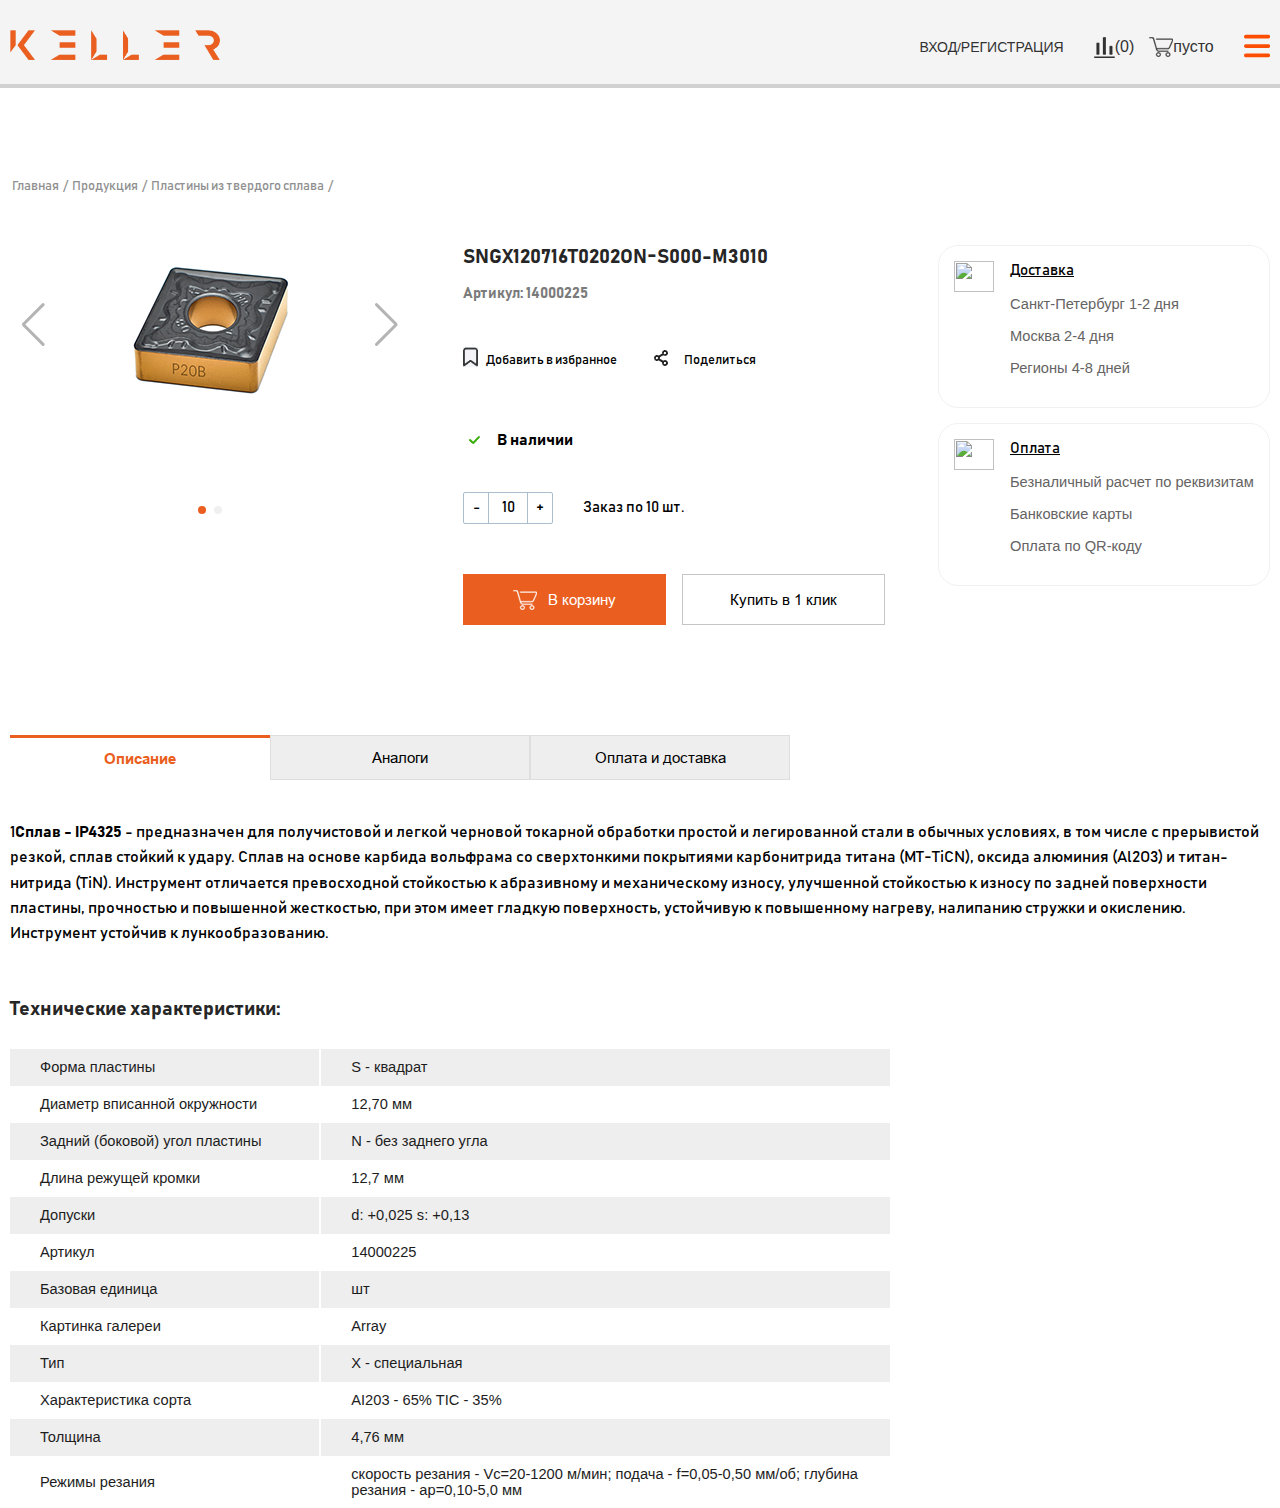
==== card-product.html @ 196fa68c "Hamma sahifalar ulandi" ====
<!DOCTYPE html>
<html lang="en">

<head>
    <meta charset="UTF-8">
    <meta name="viewport" content="width=device-width, initial-scale=1.0">
    <link rel="stylesheet" href="./fonts/Arial/stylesheet.css">
    <link rel="stylesheet" href="https://cdn.jsdelivr.net/npm/swiper@10/swiper-bundle.min.css" />
    <link rel="stylesheet" href="./css/style.css">
    <script src="https://code.jquery.com/jquery-3.5.1.min.js"></script>
    <title>KELLER</title>
</head>

<body>
    <section id="card-product">
        <header id="header">
            <div class="main_container">
                <div class="header_wrapper">
                    <div class="logo">
                        <a href="#"><img src="./images/logo.svg" alt=""></a>
                    </div>
                    <div class="header_menu">
                        <div class="menu_top">
                            <div class="input_block">
                                <input type="search" id="search" placeholder="Поиск...">
                                <label for="search"><img src="./images/search_icon.svg" alt=""></label>
                            </div>
                            <a href="tel:+78125603443">
                                <img src="./images/phone_icon.svg" alt=""> 
                                +7 (812) 560-34-43
                            </a>
                            <a href="mailto:sales@keller.ru">
                                <img src="./images/mail_icon.svg" alt="">sales@keller.ru
                            </a>
                        </div>
                        <div class="menu_bottom">
                            <ul>
                                <li><a href="#">инструменты <img src="./images/down_icon.svg" alt=""></a>
                                </li>
                                <li><a href="#">о бренде</a></li>
                                <li><a href="#">комплексные решения</a></li>
                                <li><a href="#">доставка и оплата</a></li>
                                <li><a href="#">контакты</a></li>
                            </ul>
                        </div>
                    </div>
                    <div class="header_end">
                        <div class="sign">
                            <a href="#">ВХОД</a>
                            <span>/</span>
                            <a href="#">РЕГИСТРАЦИЯ</a>
                        </div>
                        <div class="statistic">
                            <a href="#"><img src="./images/statistic_icon.svg" alt="">(0)</a>
                            <a href="#"><img src="./images/shop_icon.svg" alt="">пусто</a>
                        </div>
                        <button class="bars">
                            <svg xmlns="http://www.w3.org/2000/svg" height="1em" viewBox="0 0 448 512">
                                <path
                                    d="M0 96C0 78.3 14.3 64 32 64H416c17.7 0 32 14.3 32 32s-14.3 32-32 32H32C14.3 128 0 113.7 0 96zM0 256c0-17.7 14.3-32 32-32H416c17.7 0 32 14.3 32 32s-14.3 32-32 32H32c-17.7 0-32-14.3-32-32zM448 416c0 17.7-14.3 32-32 32H32c-17.7 0-32-14.3-32-32s14.3-32 32-32H416c17.7 0 32 14.3 32 32z" />
                            </svg>
                        </button>
                    </div>
                </div>
            </div>
        </header>
        <div class="mobile_menues">
            <button class="mobile_menu_close">
                <span>&times;</span>
            </button>
            <ul>
                <li>
                    <div class="input_block">
                        <input type="search" id="search" placeholder="Поиск...">
                        <label for="search"><img src="./images/search_icon.svg" alt=""></label>
                    </div>
                </li>
                <li>
                    <a href="tel:+78125603443">
                        <img src="./images/phone_icon.svg" alt=""> +7 (812) 560-34-43
                    </a>
                </li>
                <li>
                    <a href="mailto:sales@keller.ru">
                        <img src="./images/mail_icon.svg" alt="">sales@keller.ru
                    </a>
                </li>
                <li><a href="#">инструменты </a>
                </li>
                <li><a href="#">о бренде</a></li>
                <li><a href="#">комплексные решения</a></li>
                <li><a href="#">доставка и оплата</a></li>
                <li><a href="#">контакты</a></li>
                <li class="sign">
                    <a href="#">ВХОД</a>
                    <span>/</span>
                    <a href="#">РЕГИСТРАЦИЯ</a>
                </li>
                <li class="statistic">
                    <a href="#"><img src="./images/statistic_icon.svg" alt="">(0)</a>
                    <a href="#"><img src="./images/shop_icon.svg" alt="">пусто</a>
                </li>
            </ul>
        </div>

        <div class="main_container">
            <div class="list_link">
                <a href="./index.html">Главная</a>
                <span>/</span>
                <a href="./product.html">Продукция</a>
                <span>/</span>
                <a href="#">Пластины из твердого сплава</a>
                <span>/</span>
            </div>
            <div class="list_wrapper">
                <div class="list_slider">
                    <div class="swiper mySwiper listSwiper">
                        <div class="swiper-wrapper">
                          <div class="swiper-slide">
                            <img src="./images/list_slider.png" alt="">
                          </div>
                          <div class="swiper-slide">
                            <img src="./images/list_slider.png" alt="">
                          </div>
                        </div>
                        <div class="swiper-button-next"></div>
                        <div class="swiper-button-prev"></div>
                        <div class="swiper-pagination"></div>
                      </div>
                    
                </div>
                <div class="list_main">
                    <h3>sngx120716t0202on-s000-m3010</h3>
                    <h4>Артикул: 14000225</h4>
                    <div class="share">
                        <a href="#">
                            <svg 
                                xmlns="http://www.w3.org/2000/svg"
                                xmlns:xlink="http://www.w3.org/1999/xlink"
                                width="15px" height="20px">
                                <image  x="0px" y="0px" width="15px" height="20px"  xlink:href="[data-uri]" />
                            </svg>
                            Добавить в избранное
                        </a>
                        <a href="#">
                            <svg 
                                xmlns="http://www.w3.org/2000/svg"
                                xmlns:xlink="http://www.w3.org/1999/xlink"
                                width="31px" height="31px">
                                <image  x="0px" y="0px" width="31px" height="31px"  xlink:href="[data-uri]" />
                            </svg>
                            Поделиться
                        </a>
                    </div>
                    <h6>
                        <svg 
                            xmlns="http://www.w3.org/2000/svg"
                            xmlns:xlink="http://www.w3.org/1999/xlink"
                            width="22px" height="24px">
                            <image  x="0px" y="0px" width="22px" height="24px"  xlink:href="[data-uri]" />
                        </svg>
                        <span>В наличии</span>
                    </h6>
                    <div class="shop_number">
                        <div class="number_btn">
                            <button class="btn_left">-</button>
                            <span class="counter_number">10</span>
                            <button class="btn_right">+</button>
                        </div>
                        <span>Заказ по 10 шт.</span>
                    </div>
                    <div class="list_btns">
                        <button class="btn_shop" type="button" >
                            <svg 
                                xmlns="http://www.w3.org/2000/svg"
                                xmlns:xlink="http://www.w3.org/1999/xlink"
                                width="24px" height="20px">
                                <image  x="0px" y="0px" width="24px" height="20px"  xlink:href="[data-uri]" />
                            </svg>
                            В корзину
                        </button>
                        <a class="btn_cupit" href="#">
                            Купить в 1 клик
                        </a>
                    </div>
                </div>
                <div class="list_cards">
                    <div class="list_card">
                        <div class="card_img">
                            <img src="" alt="">
                        </div>
                        <div class="card_text">
                            <a href="#">Доставка</a>
                            <p>Санкт-Петербург 1-2 дня</p>
                            <p>Москва 2-4 дня</p>
                            <p>Регионы 4-8 дней</p>
                        </div>
                    </div>
                    <div class="list_card">
                        <div class="card_img">
                            <img src="" alt="">
                        </div>
                        <div class="card_text">
                            <a href="#">Оплата</a>
                            <p>Безналичный расчет по реквизитам</p>
                            <p>Банковские карты</p>
                            <p>Оплата по QR-коду</p>
                        </div>
                    </div>
                </div>
            </div>
            <div class="list_tabs"  id="tabs">
                <div class="tabs_btns">
                    <button class="tab whiteborder tab_btn">Описание</button>
                    <button class="tab tab_btn">Аналоги</button>
                    <button class="tab tab_btn">Оплата и доставка</button>
                </div>
                <p class="tabContent">1<b>Сплав - IP4325</b> - предназначен для получистовой и легкой черновой токарной обработки простой и легированной стали в обычных условиях, в том числе с прерывистой резкой, сплав стойкий к удару.
                    Сплав на основе карбида вольфрама со сверхтонкими покрытиями карбонитрида титана (MT-TiCN), оксида алюминия (Al2O3) и титан-нитрида (TiN).
                    Инструмент отличается превосходной стойкостью к абразивному и механическому износу, улучшенной стойкостью к износу по задней поверхности пластины, прочностью и повышенной жесткостью, при этом имеет гладкую поверхность, устойчивую к повышенному нагреву, налипанию стружки и окислению. Инструмент устойчив к лункообразованию.
                </p>
                <p class="tabContent">2<b>Сплав - IP4325</b> - предназначен для получистовой и легкой черновой токарной обработки простой и легированной стали в обычных условиях, в том числе с прерывистой резкой, сплав стойкий к удару.
                    Сплав на основе карбида вольфрама со сверхтонкими покрытиями карбонитрида титана (MT-TiCN), оксида алюминия (Al2O3) и титан-нитрида (TiN).
                    Инструмент отличается превосходной стойкостью к абразивному и механическому износу, улучшенной стойкостью к износу по задней поверхности пластины, прочностью и повышенной жесткостью, при этом имеет гладкую поверхность, устойчивую к повышенному нагреву, налипанию стружки и окислению. Инструмент устойчив к лункообразованию.
                </p>
                <p class="tabContent">3<b>Сплав - IP4325</b> - предназначен для получистовой и легкой черновой токарной обработки простой и легированной стали в обычных условиях, в том числе с прерывистой резкой, сплав стойкий к удару.
                    Сплав на основе карбида вольфрама со сверхтонкими покрытиями карбонитрида титана (MT-TiCN), оксида алюминия (Al2O3) и титан-нитрида (TiN).
                    Инструмент отличается превосходной стойкостью к абразивному и механическому износу, улучшенной стойкостью к износу по задней поверхности пластины, прочностью и повышенной жесткостью, при этом имеет гладкую поверхность, устойчивую к повышенному нагреву, налипанию стружки и окислению. Инструмент устойчив к лункообразованию.
                </p>
            </div>
            <div class="info">
                <h3>Технические характеристики:</h3>
                <div class="info_wrapper">
                    <div class="info_block">
                        <div class="info_left">
                            <p>Форма пластины</p>
                        </div>
                        <div class="line"></div>
                        <div class="info_right">
                            <p>S - квадрат</p>
                        </div>
                    </div>
                    <div class="info_block">
                        <div class="info_left">
                            <p>Диаметр вписанной окружности</p>
                        </div>
                        <div class="line"></div>
                        <div class="info_right">
                            <p>12,70 мм</p>
                        </div>
                    </div>
                    <div class="info_block">
                        <div class="info_left">
                            <p>Задний (боковой) угол пластины</p>
                        </div>
                        <div class="line"></div>
                        <div class="info_right">
                            <p>N - без заднего угла</p>
                        </div>
                    </div>
                    <div class="info_block">
                        <div class="info_left">
                            <p>Длина режущей кромки</p>
                        </div>
                        <div class="line"></div>
                        <div class="info_right">
                            <p>12,7 мм</p>
                        </div>
                    </div>
                    <div class="info_block">
                        <div class="info_left">
                            <p>Допуски</p>
                        </div>
                        <div class="line"></div>
                        <div class="info_right">
                            <p>d: +0,025 s: +0,13</p>
                        </div>
                    </div>
                    <div class="info_block">
                        <div class="info_left">
                            <p>Артикул</p>
                        </div>
                        <div class="line"></div>
                        <div class="info_right">
                            <p>14000225</p>
                        </div>
                    </div>
                    <div class="info_block">
                        <div class="info_left">
                            <p>Базовая единица</p>
                        </div>
                        <div class="line"></div>
                        <div class="info_right">
                            <p>шт</p>
                        </div>
                    </div>
                    <div class="info_block">
                        <div class="info_left">
                            <p>Картинка галереи</p>
                        </div>
                        <div class="line"></div>
                        <div class="info_right">
                            <p>Array</p>
                        </div>
                    </div>
                    <div class="info_block">
                        <div class="info_left">
                            <p>Тип</p>
                        </div>
                        <div class="line"></div>
                        <div class="info_right">
                            <p>X - специальная</p>
                        </div>
                    </div>
                    <div class="info_block">
                        <div class="info_left">
                            <p>Характеристика сорта</p>
                        </div>
                        <div class="line"></div>
                        <div class="info_right">
                            <p>AI203 - 65% TIC - 35%</p>
                        </div>
                    </div>
                    <div class="info_block">
                        <div class="info_left">
                            <p>Толщина</p>
                        </div>
                        <div class="line"></div>
                        <div class="info_right">
                            <p>4,76 мм</p>
                        </div>
                    </div>
                    <div class="info_block">
                        <div class="info_left">
                            <p>Режимы резания</p>
                        </div>
                        <div class="line"></div>
                        <div class="info_right">
                            <p>
                                скорость резания - Vc=20-1200 м/мин; подача - f=0,05-0,50 мм/об; глубина резания - ap=0,10-5,0 мм
                            </p>
                        </div>
                    </div>
                </div>
            </div>
        </div>
    </section>



    <script src="https://cdn.jsdelivr.net/npm/swiper@10/swiper-bundle.min.js"></script>
    <script src="./js/app.js"></script>
    <script>
        var swiper = new Swiper(".mySwiper", {
          cssMode: true,
          loop: true,
          navigation: {
            nextEl: ".swiper-button-next",
            prevEl: ".swiper-button-prev",
          },
          pagination: {
            el: ".swiper-pagination",
          },
          mousewheel: true,
          keyboard: true,
        });

        var tab; // заголовок вкладки
        var tabContent; // блок содержащий контент вкладки


        window.onload=function() {
            tabContent=document.getElementsByClassName('tabContent');
            tab=document.getElementsByClassName('tab');
            hideTabsContent(1);
        }

        document.getElementById('tabs').onclick= function (event) {
            var target=event.target;
            if (target.className=='tab') {
            for (var i=0; i<tab.length; i++) {
                if (target == tab[i]) {
                    showTabsContent(i);
                    break;
                }
            }
            }
        }

        function hideTabsContent(a) {
            for (var i=a; i<tabContent.length; i++) {
                tabContent[i].classList.remove('show');
                tabContent[i].classList.add("hide");
                tab[i].classList.remove('whiteborder');
            }
        }

        function showTabsContent(b){
            if (tabContent[b].classList.contains('hide')) {
                hideTabsContent(0);
                tab[b].classList.add('whiteborder');
                tabContent[b].classList.remove('hide');
                tabContent[b].classList.add('show');
            }
        }
      </script>
</body>

</html>
---- fonts/Arial/stylesheet.css ----
/* This stylesheet generated by Transfonter (https://transfonter.org) on August 20, 2017 5:39 PM */

@font-face {
	font-family: 'Arial';
	src: url('Arial-ItalicMT.eot');
	src: local('Arial Italic'), local('Arial-ItalicMT'),
		url('Arial-ItalicMT.eot?#iefix') format('embedded-opentype'),
		url('Arial-ItalicMT.woff') format('woff'),
		url('Arial-ItalicMT.ttf') format('truetype');
	font-weight: normal;
	font-style: italic;
}

@font-face {
	font-family: 'Arial Narrow';
	src: url('ArialNarrow-Bold.eot');
	src: local('Arial Narrow Bold'), local('ArialNarrow-Bold'),
		url('ArialNarrow-Bold.eot?#iefix') format('embedded-opentype'),
		url('ArialNarrow-Bold.woff') format('woff'),
		url('ArialNarrow-Bold.ttf') format('truetype');
	font-weight: bold;
	font-style: normal;
}

@font-face {
	font-family: 'Arial';
	src: url('Arial-BoldItalicMT.eot');
	src: local('Arial Bold Italic'), local('Arial-BoldItalicMT'),
		url('Arial-BoldItalicMT.eot?#iefix') format('embedded-opentype'),
		url('Arial-BoldItalicMT.woff') format('woff'),
		url('Arial-BoldItalicMT.ttf') format('truetype');
	font-weight: bold;
	font-style: italic;
}

@font-face {
	font-family: 'Arial Narrow';
	src: url('ArialNarrow.eot');
	src: local('Arial Narrow'), local('ArialNarrow'),
		url('ArialNarrow.eot?#iefix') format('embedded-opentype'),
		url('ArialNarrow.woff') format('woff'),
		url('ArialNarrow.ttf') format('truetype');
	font-weight: normal;
	font-style: normal;
}

@font-face {
	font-family: 'Arial Narrow';
	src: url('ArialNarrow-Italic.eot');
	src: local('Arial Narrow Italic'), local('ArialNarrow-Italic'),
		url('ArialNarrow-Italic.eot?#iefix') format('embedded-opentype'),
		url('ArialNarrow-Italic.woff') format('woff'),
		url('ArialNarrow-Italic.ttf') format('truetype');
	font-weight: normal;
	font-style: italic;
}

@font-face {
	font-family: 'Arial';
	src: url('ArialMT.eot');
	src: local('Arial'), local('ArialMT'),
		url('ArialMT.eot?#iefix') format('embedded-opentype'),
		url('ArialMT.woff') format('woff'),
		url('ArialMT.ttf') format('truetype');
	font-weight: normal;
	font-style: normal;
}

@font-face {
	font-family: 'Arial';
	src: url('Arial-BoldMT.eot');
	src: local('Arial Bold'), local('Arial-BoldMT'),
		url('Arial-BoldMT.eot?#iefix') format('embedded-opentype'),
		url('Arial-BoldMT.woff') format('woff'),
		url('Arial-BoldMT.ttf') format('truetype');
	font-weight: bold;
	font-style: normal;
}

@font-face {
	font-family: 'Arial';
	src: url('Arial-Black.eot');
	src: local('Arial Black'), local('Arial-Black'),
		url('Arial-Black.eot?#iefix') format('embedded-opentype'),
		url('Arial-Black.woff') format('woff'),
		url('Arial-Black.ttf') format('truetype');
	font-weight: 900;
	font-style: normal;
}

@font-face {
	font-family: 'Arial Narrow';
	src: url('ArialNarrow-BoldItalic.eot');
	src: local('Arial Narrow Bold Italic'), local('ArialNarrow-BoldItalic'),
		url('ArialNarrow-BoldItalic.eot?#iefix') format('embedded-opentype'),
		url('ArialNarrow-BoldItalic.woff') format('woff'),
		url('ArialNarrow-BoldItalic.ttf') format('truetype');
	font-weight: bold;
	font-style: italic;
}
---- css/style.css ----
* {
  margin: 0;
  box-sizing: border-box;
  padding: 0;
  text-decoration: none;
  list-style: none;
}

@font-face {
  font-family: "Bahnschrift";
  src: url("/fonts/Bahnschrift.ttf");
}
.full_page_bg {
  position: fixed;
  top: 0;
  left: 0;
  width: 100%;
  height: 100%;
  z-index: -1;
}
.full_page_bg img {
  width: 100%;
  height: 100%;
  -o-object-fit: cover;
     object-fit: cover;
  -o-object-position: center;
     object-position: center;
}
.full_page_bg .full_page_bg_after {
  position: absolute;
  top: 0;
  left: 0;
  width: 100%;
  height: 100%;
  background: transparent;
  transition: 0.4s ease all;
}

.full_page_bg.active .full_page_bg_after {
  background: rgba(0, 0, 0, 0.7);
}

#fullpage .section .item {
  height: 100%;
  position: relative;
}
#fullpage .section_2 {
  position: absolute;
  left: 0;
  top: 0;
}
#fullpage .section_2 .cards .cards_bg {
  opacity: 0;
}
@keyframes cardBgActive {
  0% {
    opacity: 0;
  }
  100% {
    opacity: 1;
  }
}
#fullpage .section_2 .cards .cards_bg.active {
  opacity: 1;
  animation: cardBgActive 1.4s linear 1;
}
@keyframes cardBgNoActive {
  0% {
    opacity: 1;
  }
  100% {
    opacity: 0;
  }
}
#fullpage .section_2 .cards .cards_bg.noActive {
  opacity: 0;
  animation: cardBgNoActive 0.8s linear 1;
}
#fullpage .section_2 .cards .main_container {
  height: 100vh;
  position: relative;
}
#fullpage .section_2 .cards .card_slider {
  overflow: visible;
  position: relative;
  top: 99vh;
}
#fullpage .section_2 .cards .card_slider .swiper-slide .main_card {
  transform: translateY(0);
}
@keyframes mainCardActive {
  0% {
    transform: translateY(0);
  }
  100% {
    transform: translateY(calc(-45vh - 258.5px));
  }
}
#fullpage .section_2 .cards .card_slider .swiper-slide .main_card.active {
  transform: translateY(calc(-45vh - 258.5px));
  animation: mainCardActive 0.4s linear 1;
}
@keyframes mainCardNoActive {
  0% {
    transform: translateY(calc(-45vh - 258.5px));
  }
  100% {
    transform: translateY(0);
  }
}
#fullpage .section_2 .cards .card_slider .swiper-slide .main_card.noActive {
  transform: translateY(0);
  animation: mainCardNoActive 0.4s linear 1;
}
#fullpage .section_2 .cards .left_btn {
  transform: translateX(100%);
  opacity: 0;
}
@keyframes leftBtnActive {
  0% {
    transform: translateX(100%);
    opacity: 0;
  }
  100% {
    transform: translate(0);
    opacity: 1;
  }
}
#fullpage .section_2 .cards .left_btn.active {
  transform: translate(0);
  opacity: 1;
  animation: leftBtnActive 0.4s linear 1;
}
@keyframes leftBtnNoActive {
  0% {
    transform: translate(0);
    opacity: 1;
  }
  100% {
    transform: translateX(100%);
    opacity: 0;
  }
}
#fullpage .section_2 .cards .left_btn.noActive {
  transform: translate(100%);
  opacity: 0;
  animation: leftBtnNoActive 0.4s linear 1;
}

#fp-nav ul li a span,
.fp-slidesNav ul li a span {
  background: #888 !important;
}

#fp-nav ul li a.active span,
#fp-nav ul li:hover a.active span,
.fp-slidesNav ul li a.active span,
.fp-slidesNav ul li:hover a.active span {
  background: #FB4D00 !important;
}

.modal_wrapper {
  position: fixed;
  top: 0;
  left: 0;
  z-index: 1000;
  width: 100%;
  height: 100%;
  display: none;
  align-items: center;
  justify-content: center;
  background: rgba(0, 0, 0, 0.4);
}
.modal_wrapper .modal_bg {
  position: absolute;
  left: 0;
  top: 0;
  width: 100%;
  height: 100%;
}

@keyframes modalActive {
  0% {
    opacity: 0;
    transform: scale(1.3);
  }
  100% {
    opacity: 1;
    transform: scale(1);
  }
}
.modal_wrapper.active {
  display: flex;
  animation: modalActive 0.2s linear 1;
}

@keyframes modalNoActive {
  0% {
    display: flex;
    opacity: 1;
    transform: scale(1);
  }
  100% {
    display: flex;
    opacity: 0;
    transform: scale(1.3);
  }
}
.modal_wrapper.noActive {
  display: none;
  animation: modalNoActive 0.2s linear 1;
}

.modal {
  display: block;
  max-width: 560px;
  padding: 60px 45px;
  background-color: #fff;
  position: relative;
}
.modal h2 {
  font-size: 12px;
  font-family: "Bahnschrift", sans-serif;
  color: rgb(0, 0, 0);
  font-weight: bold;
  line-height: 1.086;
  text-align: center;
  -moz-transform: matrix(3.8507688738, 0, 0, 3.8507688738, 0, 0);
  -webkit-transform: matrix(3.8507688738, 0, 0, 3.8507688738, 0, 0);
  -ms-transform: matrix(3.8507688738, 0, 0, 3.8507688738, 0, 0);
}
.modal .modal_text {
  padding: 0 10px;
  margin: 48px 0;
  font-size: 16px;
  font-family: "Bahnschrift", sans-serif;
  color: rgb(5, 5, 5);
  line-height: 1.2;
  text-align: center;
}
.modal form input {
  margin-bottom: 25px;
  font-family: "Bahnschrift", sans-serif;
  padding: 0 20px;
  height: 60px;
  display: block;
  width: 100%;
  color: #7f7f7f;
  border: 1px solid #acacac;
  border-radius: 5px;
}
.modal form input:focus {
  outline: none;
}
.modal form .form_btn {
  margin: 0 auto;
  width: 313px;
  height: 57px;
  display: flex;
  align-items: center;
  justify-content: center;
  font-size: 14.67px;
  font-family: "Arial", sans-serif;
  color: rgb(255, 255, 255);
  font-weight: bold;
  line-height: 1.581;
  text-align: center;
  background-color: #FB4D00;
}
.modal form p {
  margin-top: 16px;
  font-size: 16px;
  font-family: "Bahnschrift", sans-serif;
  color: rgb(5, 5, 5);
  line-height: 1.2;
  text-align: center;
  padding: 0 10px;
}

.main_container {
  max-width: 1360px;
  padding: 0 10px;
  margin: 0 auto;
}

#header {
  position: fixed;
  width: 100%;
  z-index: 100;
  padding: 30px 0 20px 0;
  background-color: rgba(33, 32, 32, 0.8);
  -webkit-backdrop-filter: blur(10px);
          backdrop-filter: blur(10px);
}
#header .header_wrapper {
  display: flex;
  align-items: center;
}
#header .header_wrapper .logo {
  flex: 1;
}
#header .header_wrapper .logo a img {
  width: 210px;
}
#header .header_wrapper .header_menu {
  flex: 3;
}
#header .header_wrapper .header_menu .menu_top {
  display: flex;
}
#header .header_wrapper .header_menu .menu_top .input_block {
  margin-right: 57px;
  flex-basis: 470px;
  padding-bottom: 3px;
  display: flex;
  align-items: center;
  border-bottom: 1px solid #fff;
}
#header .header_wrapper .header_menu .menu_top .input_block label {
  cursor: pointer;
}
#header .header_wrapper .header_menu .menu_top .input_block label svg path {
  fill: white;
}
#header .header_wrapper .header_menu .menu_top .input_block input {
  width: 100%;
  background-color: transparent;
  font-family: "Bahnschrift", sans-serif;
  font-weight: light;
  font-size: 18px;
  color: #fff;
  border: none;
}
#header .header_wrapper .header_menu .menu_top .input_block input:focus {
  outline: none;
}
#header .header_wrapper .header_menu .menu_top a {
  margin-right: 15px;
  display: flex;
  align-items: center;
  font-family: "Calibri", sans-serif;
  font-weight: light;
  font-size: 16px;
  color: #fff;
}
#header .header_wrapper .header_menu .menu_top a svg {
  margin-right: 10px;
}
#header .header_wrapper .header_menu .menu_top a svg path {
  fill: white;
}
#header .header_wrapper .header_menu .menu_bottom {
  margin-top: 33px;
}
#header .header_wrapper .header_menu .menu_bottom ul {
  display: flex;
  align-items: center;
  gap: 44px;
}
#header .header_wrapper .header_menu .menu_bottom ul li a {
  font-family: "Bahnschrift", sans-serif;
  font-weight: 300;
  font-size: 13.4px;
  color: #fff;
}
#header .header_wrapper .header_menu .menu_bottom ul li a img {
  margin-left: 8px;
}
#header .header_wrapper .header_end .sign {
  display: flex;
  align-items: center;
}
#header .header_wrapper .header_end .sign a {
  font-family: "Calibri", sans-serif;
  font-weight: light;
  font-size: 14px;
  color: #fff;
}
#header .header_wrapper .header_end .sign span {
  font-family: "Calibri", sans-serif;
  font-weight: light;
  font-size: 13.3px;
  color: #fff;
}
#header .header_wrapper .header_end .statistic {
  margin-top: 33px;
  display: flex;
  gap: 15px;
}
#header .header_wrapper .header_end .statistic a {
  display: flex;
  align-items: center;
  font-family: "Calibri", sans-serif;
  font-weight: light;
  font-size: 16px;
  color: #fff;
}
#header .header_wrapper .header_end .statistic a svg {
  margin-right: 7px;
  width: 24px;
}
#header .header_wrapper .header_end .statistic a svg path {
  fill: white;
}
#header .header_wrapper .header_end .bars {
  display: none;
}

.mobile_menues {
  display: none;
}

.home {
  height: 100vh;
  display: flex;
  align-items: center;
}
.home h2 {
  max-width: 784px;
  font-family: "Calibri", sans-serif;
  font-weight: bold;
  font-size: 56px;
  color: #fff;
  transform: translateX(-20%);
  opacity: 0;
}
@keyframes h2Active {
  0% {
    opacity: 0;
    transform: translateX(-20%);
  }
  100% {
    opacity: 1;
    transform: translateX(0);
  }
}
.home h2.active {
  opacity: 1;
  transform: translateX(0);
  animation: h2Active 0.8s linear 1;
}
@keyframes h2NoActive {
  0% {
    opacity: 1;
    transform: translateX(0);
  }
  100% {
    opacity: 0;
    transform: translateX(-20%);
  }
}
.home h2.noActive {
  opacity: 0;
  transform: translateX(-20%);
  animation: h2NoActive 0.8s linear 1;
}

.cards {
  display: flex;
  align-items: center;
}
.cards .cards_bg {
  position: absolute;
  bottom: 15%;
  left: 0;
  width: 100%;
  height: 45%;
}
.cards .card_slider .main_card {
  position: relative;
  z-index: 10;
  bottom: 0;
  height: 517px;
  border-radius: 5px;
  overflow: hidden;
  width: 100%;
  padding: 0;
  box-shadow: 1px 4px 12px 2px rgba(0, 0, 0, 0.75);
  -webkit-box-shadow: 1px 4px 12px 2px rgba(0, 0, 0, 0.75);
  -moz-box-shadow: 1px 4px 12px 2px rgba(0, 0, 0, 0.75);
}
.cards .card_slider .main_card .card_top {
  position: absolute;
  top: 0;
  width: 100%;
  left: 0;
  z-index: 2;
  padding: 15px 12px;
  background-color: #fc4d00;
}
.cards .card_slider .main_card .card_top span {
  font-family: "Calibri", sans-serif;
  font-weight: light;
  font-size: 18px;
  color: #fff;
}
.cards .card_slider .main_card img {
  transition: 0.3s linear;
  width: 100%;
  height: 100%;
}
.cards .card_slider .main_card .card_btn {
  opacity: 0;
  transition: 0.3s linear;
  position: absolute;
  left: 50%;
  top: 50%;
  transform: translate(-50%, 0%);
  cursor: pointer;
  white-space: nowrap;
  font-family: "Bahnschrift", sans-serif;
  font-size: 14px;
  font-weight: bold;
  color: #fff;
  padding: 15px 40px;
  border: none;
  background-color: #FB4D00;
}
.cards .card_slider .main_card:hover img {
  transform: scale(1.1);
}
.cards .card_slider .main_card:hover .card_btn {
  opacity: 1;
}
.cards .left_btn {
  white-space: nowrap;
  position: absolute;
  z-index: 1;
  right: 100px;
  top: 50%;
  display: block;
}
.cards .left_btn img {
  height: 100px;
}

.about {
  height: 100vh;
}
.about .main_container {
  display: flex;
  align-items: center;
  height: 100vh;
}
.about .main_container {
  align-items: flex-end;
}
.about .about_wrapper {
  position: relative;
  width: 100%;
}
.about .about_wrapper .about_top {
  padding-top: 136px;
  padding-bottom: 130px;
  display: flex;
  justify-content: space-between;
}
.about .about_wrapper .about_top .about_top_left h3 {
  padding-bottom: 16px;
  max-width: 325px;
  font-size: 48px;
  font-weight: bold;
  font-family: "Bahnschrift", sans-serif;
  color: #fff;
  margin-bottom: 53px;
  border-bottom: 4px solid #fc4d00;
}
.about .about_wrapper .about_top .about_top_left p {
  max-width: 790px;
  font-size: 17px;
  font-weight: light;
  font-family: "Bahnschrift", sans-serif;
  color: #fff;
  margin-bottom: 30px;
}
.about .about_wrapper .about_top .about_top_right img {
  width: 100%;
}
.about .about_wrapper .about_bottom {
  text-align: center;
}
.about .about_wrapper .about_bottom h3 {
  font-size: 18px;
  font-weight: bold;
  font-family: "Bahnschrift", sans-serif;
  color: #fff;
  max-width: 1200px;
  margin: 84px auto 120px;
}
.about .about_wrapper .about_bottom .about_blocks {
  display: flex;
  justify-content: space-between;
  align-items: start;
}
.about .about_wrapper .about_bottom .about_blocks .about_block {
  width: 33.3333333333%;
  display: flex;
  flex-direction: column;
  align-items: center;
}
.about .about_wrapper .about_bottom .about_blocks .about_block span {
  font-size: 60px;
  font-weight: bold;
  font-family: "Bahnschrift", sans-serif;
  color: #fc4d00;
}
.about .about_wrapper .about_bottom .about_blocks .about_block h4 {
  max-width: 280px;
  font-size: 16px;
  font-weight: bold;
  font-family: "Bahnschrift", sans-serif;
  color: #fff;
}
.about .about_wrapper .about_down {
  display: flex;
  align-items: center;
  justify-content: center;
  flex-direction: column;
  gap: -50px;
  position: absolute;
  left: calc(50% - 26.5px);
  bottom: 0px;
  height: auto;
}
.about .about_wrapper .about_down a img {
  transform: rotate(270deg);
  width: 53px;
}
.about .about_wrapper .about_down .down_two {
  transform: translateY(-30px);
}
.about .about_wrapper_2 {
  height: 100vh;
  display: flex;
  flex-direction: column;
  justify-content: center;
}

.partners {
  overflow: hidden;
  background-image: url("../images/logos_bg.jpg");
  background-repeat: no-repeat;
  background-size: cover;
}
.partners h2 {
  padding-top: 357px;
  text-align: center;
  font-size: 48px;
  font-weight: bold;
  font-family: "Bahnschrift", sans-serif;
  color: #fff;
  margin-bottom: 30px;
}
.partners p {
  text-align: center;
  font-family: "Bahnschrift", sans-serif;
  font-weight: light;
  font-size: 18px;
  color: #fff;
  margin-bottom: 78px;
}
.partners .partners_wrapper {
  padding-bottom: 220px;
  display: flex;
  align-items: center;
  justify-content: space-between;
}
.partners .partners_wrapper .right_btn {
  transform: rotate(180deg);
}
.partners .partners_wrapper .partners_slider {
  width: 90%;
}
.partners .partners_wrapper .logos {
  width: 100%;
}
.partners .partners_wrapper .right_btn,
.partners .partners_wrapper .left_btn {
  margin: 10px;
  cursor: pointer;
}

.features {
  background: white;
}
.features .main_container {
  display: flex;
  height: 100vh;
  flex-direction: column;
  justify-content: center;
}
.features h2 {
  text-align: center;
  margin-bottom: 29px;
  font-size: 37px;
  font-weight: light;
  font-family: "Bahnschrift", sans-serif;
  color: #000;
}
.features .features_text {
  max-width: 1200px;
  margin: 0 auto 82px auto;
  text-align: center;
  font-size: 16px;
  font-weight: light;
  font-family: "Bahnschrift", sans-serif;
  color: #6a6a6a;
}
.features .features_wrapper {
  display: flex;
  justify-content: space-between;
  align-items: start;
}
.features .features_block .features_card {
  display: flex;
  align-items: start;
  margin: 0 10px 90px 10px;
}
.features .features_block .features_card .card_img {
  margin-right: 10px;
  transform: translateY(-10px);
  width: 55px;
  height: 55px;
}
.features .features_block .features_card .card_img img {
  width: 100%;
}
.features .features_block .features_card h3 {
  margin-bottom: 13px;
  font-size: 21px;
  font-weight: light;
  font-family: "Bahnschrift", sans-serif;
  color: #000;
}
.features .features_block .features_card p {
  max-width: 321px;
  font-size: 16px;
  font-weight: light;
  font-family: "Bahnschrift", sans-serif;
  color: #6a6a6a;
}

.products {
  background-image: url("../images/block_bg.png");
  background-repeat: no-repeat;
  background-size: cover;
  background-position: right center;
}
.products .products_in {
  background-color: rgba(19, 14, 14, 0.9);
}
.products .products_in .main_container {
  height: 100vh;
  display: flex;
  flex-direction: column;
  align-items: center;
  justify-content: center;
}
.products .products_in h2 {
  padding-top: 85px;
  margin-bottom: 20px;
  font-size: 40px;
  font-weight: 300;
  font-family: "Bahnschrift", sans-serif;
  color: #fff;
}
.products .products_in p {
  margin-bottom: 60px;
  font-size: 18px;
  font-weight: light;
  font-family: "Bahnschrift", sans-serif;
  color: #fff;
}
.products .products_in button {
  cursor: pointer;
  font-family: "Bahnschrift", sans-serif;
  font-size: 14px;
  font-weight: bold;
  color: #fff;
  padding: 15px 40px;
  border: none;
  background-color: #FB4D00;
  margin-bottom: 54px;
}

.dealers {
  background-color: #F5F5F5;
}
.dealers .main_container {
  padding-top: 50px;
  height: 100vh;
  display: flex;
  flex-direction: column;
  justify-content: center;
}
.dealers .dealers_title {
  text-align: center;
  font-size: 46px;
  font-weight: bold;
  font-family: "Bahnschrift", sans-serif;
  color: #000;
  margin-bottom: 88px;
}
.dealers .dealers_wrapper {
  display: flex;
  gap: 20px;
  align-items: center;
  justify-content: space-between;
}
.dealers .dealers_wrapper .dealers_left,
.dealers .dealers_wrapper .dealers_right {
  cursor: pointer;
}
.dealers .dealers_wrapper .dealers_card {
  width: 100%;
  border-radius: 10px;
  padding: 16px 14px;
  background-color: #fff;
}
.dealers .dealers_wrapper .dealers_card .card_img {
  height: 177px;
  border-radius: 15px;
  overflow: hidden;
  display: flex;
  align-items: c;
  background-color: #F5F5F5;
}
.dealers .dealers_wrapper .dealers_card .card_img img {
  padding: 30px 18px;
  border-radius: 50px;
  width: 100%;
}
.dealers .dealers_wrapper .dealers_card h4 {
  margin-top: 23px;
  font-size: 24px;
  font-weight: 500;
  font-family: "Bahnschrift", sans-serif;
  color: #000;
  margin-bottom: 25px;
}
.dealers .dealers_wrapper .dealers_card p {
  font-family: "Bahnschrift", sans-serif;
  font-weight: light;
  max-width: 327px;
  font-size: 16px;
  color: #000;
  margin-bottom: 16px;
}
.dealers .dealers_wrapper .dealers_card button {
  cursor: pointer;
  font-family: "Bahnschrift", sans-serif;
  font-size: 14px;
  font-weight: bold;
  color: #fff;
  padding: 15px 40px;
  border: none;
  background-color: #FB4D00;
  margin-top: 34px;
  margin-bottom: 21px;
}

.footer {
  display: flex;
  align-items: flex-end;
  background-color: #F5F5F5;
}

footer {
  background-color: #1B1B1B;
  width: 100%;
}
footer .footer_wrapper {
  padding-top: 73px;
  padding-bottom: 142px;
  display: flex;
  align-items: start;
  justify-content: space-between;
}
footer .footer_wrapper .footer_menu {
  display: flex;
  gap: 27px;
  flex-direction: column;
}
footer .footer_wrapper .footer_menu li a {
  font-weight: 500;
  font-family: "Bahnschrift", sans-serif;
  font-size: 21.34px;
  color: white;
  text-transform: uppercase;
}
footer .footer_wrapper .footer_links {
  display: flex;
  flex-direction: column;
  gap: 18px;
}
footer .footer_wrapper .footer_links li {
  max-width: 260px;
}
footer .footer_wrapper .footer_links li h2 {
  font-family: "Bahnschrift", sans-serif;
  color: white;
  font-size: 21.34px;
  font-weight: 500;
  margin-bottom: 13px;
}
footer .footer_wrapper .footer_links li a {
  font-family: "Bahnschrift", sans-serif;
  color: #9f9f9f;
  font-size: 17.34px;
}
footer .footer_bottom {
  padding-bottom: 22px;
  border-bottom: 1px solid #2D2D2D;
  display: flex;
  align-items: center;
  justify-content: end;
}
footer .footer_bottom .payments {
  display: flex;
  align-items: center;
}
footer .footer_bottom .payments a:nth-child(2) {
  margin-left: 15px;
}
footer .footer_text {
  padding: 37px 0;
}
footer .footer_text p {
  font-family: "Bahnschrift", sans-serif;
  color: #646363;
  font-size: 16px;
}

#card-product {
  background-color: #fff;
  height: 100%;
}
#card-product #header {
  border-bottom: 4px solid #d1d1d1;
  position: fixed;
  width: 100%;
  z-index: 100;
  padding: 30px 0 20px 0;
  background-color: #f4f4f4;
  -webkit-backdrop-filter: blur(10px);
          backdrop-filter: blur(10px);
}
#card-product #header .header_wrapper .header_menu .menu_top .input_block {
  border-bottom: 1px solid #323232;
}
#card-product #header .header_wrapper .header_menu .menu_top .input_block input {
  color: #787878;
}
#card-product #header .header_wrapper .header_menu .menu_top a {
  color: #323232;
}
#card-product #header .header_wrapper .header_menu .menu_top a svg {
  color: #fff;
  background-color: #fff;
}
#card-product #header .header_wrapper .header_menu .menu_bottom ul li a {
  color: #323232;
}
#card-product #header .header_wrapper .header_end .sign a {
  color: #323232;
}
#card-product #header .header_wrapper .header_end .sign span {
  color: #323232;
}
#card-product #header .header_wrapper .header_end .statistic a {
  color: #323232;
}
#card-product .list_link {
  padding-top: 178px;
  margin-bottom: 50px;
  display: flex;
  align-items: center;
}
#card-product .list_link a,
#card-product .list_link span {
  margin: 0 2px;
  font-size: 13.333px;
  font-family: "Bahnschrift", sans-serif;
  color: rgb(144, 144, 144);
  text-align: left;
}
#card-product .list_wrapper {
  padding-bottom: 110px;
  display: flex;
  justify-content: space-between;
}
#card-product .list_wrapper .list_slider {
  width: 400px;
}
#card-product .list_wrapper .list_slider .listSwiper .swiper-wrapper .swiper-slide {
  padding-bottom: 120px;
  display: flex;
  align-items: center;
  justify-content: center;
}
#card-product .list_wrapper .list_slider .listSwiper .swiper-button-next,
#card-product .list_wrapper .list_slider .listSwiper .swiper-button-prev {
  top: 80px;
  color: #b4b4b4;
}
#card-product .list_wrapper .list_slider .listSwiper .swiper-pagination .swiper-pagination-bullet {
  background-color: #b4b4b4;
}
#card-product .list_wrapper .list_slider .listSwiper .swiper-pagination .swiper-pagination-bullet-active {
  background-color: #ea5e20;
}
#card-product .list_wrapper .list_main h3 {
  font-size: 20px;
  font-family: "Bahnschrift", sans-serif;
  color: rgb(38, 38, 38);
  font-weight: bold;
  text-transform: uppercase;
  text-align: left;
  margin-bottom: 16px;
}
#card-product .list_wrapper .list_main h4 {
  font-size: 14.667px;
  font-family: "Bahnschrift", sans-serif;
  color: rgb(123, 123, 123);
  text-align: left;
  margin-bottom: 42px;
}
#card-product .list_wrapper .list_main .share {
  display: flex;
  align-items: center;
  gap: 28px;
  margin-bottom: 52px;
}
#card-product .list_wrapper .list_main .share a {
  display: flex;
  align-items: center;
  font-size: 13.333px;
  font-family: "Bahnschrift", sans-serif;
  color: rgb(0, 0, 0);
  text-align: left;
}
#card-product .list_wrapper .list_main .share a svg {
  margin-right: 8px;
  transform: translateY(-4px);
}
#card-product .list_wrapper .list_main h6 {
  display: flex;
  align-items: center;
  font-size: 16px;
  font-family: "Bahnschrift", sans-serif;
  color: rgb(0, 0, 0);
  text-align: left;
}
#card-product .list_wrapper .list_main h6 svg {
  transform: translateY(-2px);
  margin-right: 12px;
}
#card-product .list_wrapper .list_main .shop_number {
  margin-top: 40px;
  margin-bottom: 50px;
  display: flex;
  align-items: center;
  gap: 30px;
}
#card-product .list_wrapper .list_main .shop_number .number_btn {
  overflow: hidden;
  border-radius: 2px;
  display: flex;
  align-items: center;
  justify-content: space-between;
  width: 90px;
  height: 32px;
  border: 1px solid #acbdcd;
}
#card-product .list_wrapper .list_main .shop_number .number_btn button {
  background-color: transparent;
  cursor: pointer;
  height: 100%;
  width: 25px;
  border: none;
}
#card-product .list_wrapper .list_main .shop_number .number_btn button, #card-product .list_wrapper .list_main .shop_number .number_btn span {
  font-size: 14.667px;
  font-family: "Bahnschrift", sans-serif;
  color: rgb(0, 0, 0);
}
#card-product .list_wrapper .list_main .shop_number .number_btn .btn_left {
  border-right: 1px solid #acbdcd;
}
#card-product .list_wrapper .list_main .shop_number .number_btn .btn_right {
  border-left: 1px solid #acbdcd;
}
#card-product .list_wrapper .list_main .shop_number span {
  font-size: 14.667px;
  font-family: "Bahnschrift", sans-serif;
  color: rgb(0, 0, 0);
}
#card-product .list_wrapper .list_main .list_btns {
  display: flex;
  align-items: center;
  gap: 16px;
}
#card-product .list_wrapper .list_main .list_btns .btn_shop {
  cursor: pointer;
  border: none;
  height: 51px;
  width: 203px;
  display: flex;
  align-items: center;
  justify-content: center;
  font-size: 14.667px;
  font-family: "Arial", sans-serif;
  color: rgb(255, 255, 255);
  text-align: center;
  background-color: #ea5e20 !important;
}
#card-product .list_wrapper .list_main .list_btns .btn_shop svg {
  margin-right: 11px;
}
#card-product .list_wrapper .list_main .list_btns .btn_cupit {
  display: flex;
  align-items: center;
  justify-content: center;
  height: 51px;
  width: 203px;
  border: 1px solid #c5c5c5;
  font-size: 14.667px;
  font-family: "Arial", sans-serif;
  color: rgb(0, 0, 0);
  text-align: center;
}
#card-product .list_wrapper .list_cards {
  display: flex;
  flex-direction: column;
  gap: 15px;
}
#card-product .list_wrapper .list_cards .list_card {
  display: flex;
  align-items: start;
  gap: 16px;
  width: 332px;
  padding: 16px;
  border-radius: 20px;
  padding: 15px;
  border: 1px solid #f1f1f1;
}
#card-product .list_wrapper .list_cards .list_card .card_img img {
  width: 40px;
  height: 31px;
}
#card-product .list_wrapper .list_cards .list_card .card_text a {
  display: inline-block;
  margin-bottom: 16px;
  font-size: 14.667px;
  font-family: "Bahnschrift", sans-serif;
  color: #000;
  text-decoration: underline;
}
#card-product .list_wrapper .list_cards .list_card .card_text p {
  margin-bottom: 16px;
  font-size: 14.667px;
  font-family: "Calibri", sans-serif;
  color: rgb(101, 99, 99);
  text-align: left;
}
#card-product .list_tabs .tabs_btns {
  padding-bottom: 40px;
  display: flex;
  align-items: center;
}
#card-product .list_tabs .tabs_btns .tab_btn {
  font-weight: 400;
  cursor: pointer;
  border: 1px solid #dedede;
  background-color: #eeeeee;
  width: 260px;
  height: 45px;
  font-size: 14.667px;
  font-family: "Arial", sans-serif;
  color: #000;
}
#card-product .list_tabs .tabs_btns .whiteborder {
  font-size: 14.667px;
  font-family: "Arial", sans-serif;
  color: rgb(234, 94, 32);
  font-weight: bold;
  border: none;
  background-color: transparent;
  border-top: 3px solid rgb(234, 94, 32);
}
#card-product .list_tabs .tabContent {
  font-size: 16px;
  font-family: "Bahnschrift", sans-serif;
  color: rgb(0, 0, 0);
  line-height: 1.583;
}
#card-product .list_tabs .hide {
  display: none;
}
#card-product .list_tabs .show {
  display: block;
}
#card-product .info {
  margin-top: 50px;
}
#card-product .info h3 {
  font-size: 20px;
  font-family: "Bahnschrift", sans-serif;
  color: rgb(38, 38, 38);
  font-weight: bold;
  text-align: left;
  margin-bottom: 28px;
}
#card-product .info .info_wrapper {
  max-width: 880px;
}
#card-product .info .info_wrapper .info_block {
  display: flex;
  align-items: center;
}
#card-product .info .info_wrapper .info_block .info_left {
  width: 35%;
  margin-right: 3px;
}
#card-product .info .info_wrapper .info_block .info_left p {
  padding: 10px 30px;
  font-size: 14.667px;
  font-family: "Calibri", sans-serif;
  color: rgb(29, 29, 29);
}
#card-product .info .info_wrapper .info_block .line {
  width: 2px;
  height: 37px;
  background-color: #fff;
}
#card-product .info .info_wrapper .info_block .info_right {
  width: 65%;
}
#card-product .info .info_wrapper .info_block .info_right p {
  padding: 10px 30px;
  font-size: 14.667px;
  font-family: "Calibri", sans-serif;
  color: rgb(29, 29, 29);
}
#card-product .info .info_wrapper .info_block:nth-child(odd) {
  background-color: #eeeeee;
}

@media (max-width: 1180px) {
  #card-product .list_wrapper {
    justify-content: start;
    gap: 10px;
    flex-wrap: wrap;
  }
}
@media (max-width: 785px) {
  #card-product .list_wrapper {
    justify-content: center;
    gap: 10px;
    flex-wrap: wrap;
  }
  #card-product .list_wrapper .list_main .list_btns .btn_cupit {
    width: 100px;
    font-size: 11px;
    height: 35px;
  }
  #card-product .list_wrapper .list_main .list_btns .btn_shop {
    font-size: 11px;
    width: 100px;
    height: 35px;
  }
  #card-product .list_wrapper .list_slider {
    width: 300px;
  }
  #card-product .list_wrapper .list_cards .list_card {
    width: 100%;
  }
  #card-product .info .info_wrapper .info_block {
    overflow: hidden;
    position: relative;
  }
  #card-product .info .info_wrapper .info_block .line {
    position: absolute;
    height: 100px;
    top: 0;
    left: 35%;
  }
  #card-product .info .info_wrapper .info_block .info_right p {
    padding: 10px;
  }
  #card-product .info .info_wrapper .info_block .info_left p {
    padding: 10px;
  }
}
body {
  background-color: #e7e7e7;
}

#list #header {
  border-bottom: 4px solid #d1d1d1;
  position: fixed;
  width: 100%;
  z-index: 100;
  padding: 30px 0 20px 0;
  background-color: #fff;
  -webkit-backdrop-filter: blur(10px);
          backdrop-filter: blur(10px);
}
#list #header .header_wrapper .header_menu {
  flex: 3;
}
#list #header .header_wrapper .header_menu .menu_top .input_block {
  border-bottom: 1px solid #323232;
}
#list #header .header_wrapper .header_menu .menu_top .input_block label {
  cursor: pointer;
}
#list #header .header_wrapper .header_menu .menu_top .input_block input {
  color: #787878;
  border: none;
}
#list #header .header_wrapper .header_menu .menu_top .input_block input:focus {
  outline: none;
}
#list #header .header_wrapper .header_menu .menu_top a {
  color: #323232;
}
#list #header .header_wrapper .header_menu .menu_bottom ul li a {
  color: #323232;
}
#list #header .header_wrapper .header_end .sign a {
  color: #323232;
}
#list #header .header_wrapper .header_end .sign span {
  color: #323232;
}
#list #header .header_wrapper .header_end .statistic a {
  color: #323232;
}
#list #header .header_wrapper .header_end .statistic a img {
  margin-right: 7px;
}
#list .product_link {
  padding-top: 178px;
  margin-bottom: 50px;
  display: flex;
  align-items: center;
}
#list .product_link a,
#list .product_link span {
  font-size: 13.333px;
  font-family: "Bahnschrift", sans-serif;
  color: rgb(144, 144, 144);
  text-align: left;
}
#list .product_wrapper {
  display: flex;
  align-items: start;
  gap: 30px;
  margin-bottom: 188px;
}
#list .product_wrapper .product_left {
  background-color: #fff;
  padding: 0 20px;
}
#list .product_wrapper .product_left .accardion {
  padding: 20px 0;
  border-bottom: 1px solid #e8e8e8;
}
#list .product_wrapper .product_left .accardion .accardion_head {
  width: 100%;
  cursor: pointer;
  border: none;
  background-color: transparent;
  display: flex;
  align-items: center;
  justify-content: space-between;
}
#list .product_wrapper .product_left .accardion .accardion_head .text {
  display: flex;
  align-items: center;
  max-width: 202px;
  font-size: 16px;
  font-family: "Calibri", sans-serif;
  color: rgb(55, 58, 59);
  font-weight: bold;
  text-align: left;
}
#list .product_wrapper .product_left .accardion .accardion_head .text input {
  cursor: pointer;
  background-color: #f4f4f8;
  margin-right: 10px;
  width: 20px;
  height: 20px;
  accent-color: red;
}
#list .product_wrapper .product_left .accardion .accardion_head .icon {
  transform: translateY(3px);
  padding: 0;
  border: 5px solid #000;
  border-left: 5px solid transparent;
  border-right: 5px solid transparent;
  border-bottom: 5px solid transparent;
}
#list .product_wrapper .product_left .accardion .accardion_body {
  display: none;
}
#list .product_wrapper .product_left .accardion:nth-child(6) {
  border-bottom: none;
}
#list .product_wrapper .product_left .wrapper {
  padding-bottom: 15px;
}
#list .product_wrapper .product_left .wrapper p {
  text-align: center;
  padding-top: 40px;
  font-size: 16px;
  font-family: "Calibri", sans-serif;
  color: #f25400;
  font-weight: bold;
}
#list .product_wrapper .product_left .range-slider {
  width: 100%;
  text-align: center;
  position: relative;
}
#list .product_wrapper .product_left .range-slider .rangeValues {
  font-size: 20px;
  font-family: "Calibri", sans-serif;
  color: rgb(55, 58, 59);
  display: flex;
  align-items: center;
  justify-content: center;
  height: 40px;
  border: 1px solid #e4e4e4;
  margin-bottom: 20px;
  border-radius: 5px;
}
#list .product_wrapper .product_left .range-slider .rangeValues span {
  height: 100%;
  padding: 8px 55px;
}
#list .product_wrapper .product_left .range-slider .rangeValues .line {
  border-left: 1px solid #e4e4e4;
}
#list .product_wrapper .product_left input[type=range] {
  -webkit-appearance: none;
  border: 1px solid white;
  width: 100%;
  position: absolute;
  left: 0;
}
#list .product_wrapper .product_left input[type=range]::-webkit-slider-runnable-track {
  width: 100%;
  height: 11px;
  background: #f25400;
  border-top: 1px solid #c5c5c5;
  border-bottom: 1px solid #c5c5c5;
  border-radius: 3px;
}
#list .product_wrapper .product_left input[type=range]::-webkit-slider-thumb {
  -webkit-appearance: none;
  border: none;
  height: 18px;
  width: 18px;
  border-radius: 3px;
  background: #f6f6f6;
  margin-top: -4px;
  border: 1px solid #c5c5c5;
  cursor: pointer;
  position: relative;
  z-index: 1;
}
#list .product_wrapper .product_left input[type=range]:focus {
  outline: none;
}
#list .product_wrapper .product_left input[type=range]:focus::-webkit-slider-runnable-track {
  background: #f25400;
}
#list .product_wrapper .product_left input[type=range]::-moz-range-track {
  width: 100%;
  height: 5px;
  background: #ddd;
  border: none;
  border-radius: 3px;
}
#list .product_wrapper .product_left input[type=range]::-moz-range-thumb {
  border: none;
  height: 16px;
  width: 16px;
  border-radius: 50%;
  background: #21c1ff;
}
#list .product_wrapper .product_left input[type=range]:-moz-focusring {
  outline: 1px solid white;
  outline-offset: -1px;
}
#list .product_wrapper .product_left input[type=range]::-ms-track {
  width: 100%;
  height: 5px;
  background: transparent;
  border-color: transparent;
  border-width: 6px 0;
  color: transparent;
  z-index: -4;
}
#list .product_wrapper .product_left input[type=range]::-ms-fill-lower {
  background: #777;
  border-radius: 10px;
}
#list .product_wrapper .product_left input[type=range]::-ms-fill-upper {
  background: #ddd;
  border-radius: 10px;
}
#list .product_wrapper .product_left input[type=range]::-ms-thumb {
  border: none;
  height: 16px;
  width: 16px;
  border-radius: 50%;
  background: #21c1ff;
}
#list .product_wrapper .product_left input[type=range]:focus::-ms-fill-lower {
  background: #888;
}
#list .product_wrapper .product_left input[type=range]:focus::-ms-fill-upper {
  background: #ccc;
}
#list .product_wrapper .product_right {
  width: 100%;
}
#list .product_wrapper .product_right h2 {
  font-size: 32px;
  font-family: "Bahnschrift", sans-serif;
  color: rgb(38, 38, 38);
  font-weight: bold;
}
#list .product_wrapper .product_right .product_cards .cards_top {
  padding: 15px 0 8px 0;
  background-color: #fff;
  display: flex;
  margin-bottom: 1px;
}
#list .product_wrapper .product_right .product_cards .cards_top h4 {
  font-size: 20px;
  font-family: "Calibri", sans-serif;
  color: rgb(55, 58, 59);
}
#list .product_wrapper .product_right .product_cards .cards_top h4:nth-child(1) {
  margin-left: 250px;
}
#list .product_wrapper .product_right .product_cards .cards_top h4:nth-child(2) {
  margin-left: 200px;
}
#list .product_wrapper .product_right .product_cards .product_card {
  margin-bottom: 1px;
  padding: 40px 50px;
  background-color: #fff;
  display: flex;
  align-items: center;
  justify-content: space-between;
  transition: 0.3s linear;
}
#list .product_wrapper .product_right .product_cards .product_card:hover {
  box-shadow: 1.5px 2.598px 15.48px 2.52px rgba(0, 0, 0, 0.15);
  position: relative;
  z-index: 2;
}
#list .product_wrapper .product_right .product_cards .product_card h3 {
  margin-bottom: 22px;
  font-size: 25px;
  font-family: "Calibri", sans-serif;
  color: rgb(55, 58, 59);
}
#list .product_wrapper .product_right .product_cards .product_card p {
  font-size: 16px;
  font-family: "Calibri", sans-serif;
  color: #91989c;
}
#list .product_wrapper .product_right .product_cards .product_card p span {
  color: #40b42d;
}
#list .product_wrapper .product_right .product_cards .product_card .product_card_btn {
  display: flex;
  text-align: center;
  flex-direction: column;
}
#list .product_wrapper .product_right .product_cards .product_card .product_card_btn button {
  width: 203px;
  height: 50px;
  display: flex;
  justify-content: center;
  align-items: center;
  cursor: pointer;
  font-family: "Bahnschrift", sans-serif;
  font-size: 14px;
  font-weight: bold;
  color: #fff;
  border: none;
  background-color: #FB4D00;
}
#list .product_wrapper .product_right .product_cards .product_card .product_card_btn button svg {
  margin-right: 12px;
}
#list .product_wrapper .product_right .product_cards .product_card .product_card_btn a {
  font-size: 16px;
  font-family: "Calibri", sans-serif;
  margin-top: 17px;
  color: #00a2fa;
}

@media (max-width: 1200px) {
  #list .product_wrapper .product_right .product_cards {
    flex-direction: column;
  }
  #list .product_wrapper .product_right .product_cards .cards_top {
    display: none;
  }
  #list .product_wrapper .product_right .product_cards .cards_top h4:nth-child(1) {
    margin-left: 100px;
  }
  #list .product_wrapper .product_right .product_cards .cards_top h4:nth-child(2) {
    margin-left: 100px;
  }
  #list .product_wrapper .product_right .product_cards .product_card {
    text-align: center;
    margin: 0 auto 1px auto;
    width: 80%;
    flex-direction: column;
  }
  #list .product_wrapper .product_right .product_cards .product_card div {
    margin-bottom: 10px;
  }
}
@media (max-width: 993px) {
  #list .product_wrapper {
    gap: 15px;
  }
  #list .product_wrapper .product_left {
    width: 250px;
  }
  #list .product_wrapper .product_left .range-slider .rangeValues span {
    padding: 8px 30px;
  }
  #list .product_wrapper .product_right h2 {
    font-size: 25px;
  }
  #list .product_wrapper .product_right .product_cards .product_card {
    width: 100%;
  }
}
@media (max-width: 576px) {
  #list .product_wrapper {
    flex-direction: column;
  }
  #list .product_wrapper .product_left {
    width: 100%;
  }
  #list .product_wrapper .product_left .range-slider .rangeValues span {
    width: 100%;
  }
}
body {
  background-color: #e7e7e7;
}

#product #header {
  border-bottom: 4px solid #d1d1d1;
  position: fixed;
  width: 100%;
  z-index: 100;
  padding: 30px 0 20px 0;
  background-color: #fff;
  -webkit-backdrop-filter: blur(10px);
          backdrop-filter: blur(10px);
}
#product #header .header_wrapper .header_menu .menu_top .input_block {
  border-bottom: 1px solid #323232;
}
#product #header .header_wrapper .header_menu .menu_top .input_block input {
  color: #787878;
}
#product #header .header_wrapper .header_menu .menu_top a {
  color: #323232;
}
#product #header .header_wrapper .header_menu .menu_bottom ul li a {
  color: #323232;
}
#product #header .header_wrapper .header_end .sign a {
  color: #323232;
}
#product #header .header_wrapper .header_end .sign span {
  color: #323232;
}
#product #header .header_wrapper .header_end .statistic a {
  color: #323232;
}
#product .product_link {
  padding-top: 178px;
  margin-bottom: 50px;
  display: flex;
  align-items: center;
}
#product .product_link a,
#product .product_link span {
  font-size: 13.333px;
  font-family: "Bahnschrift", sans-serif;
  color: rgb(144, 144, 144);
  text-align: left;
}
#product .product_wrapper {
  display: flex;
  align-items: start;
  gap: 30px;
  margin-bottom: 188px;
}
#product .product_wrapper .product_left {
  background-color: #fff;
  padding: 0 20px;
}
#product .product_wrapper .product_left .accardion {
  border-bottom: 1px solid #e8e8e8;
  width: 268px;
  padding: 20px 0;
}
#product .product_wrapper .product_left .accardion .accardion_head {
  width: 100%;
  cursor: pointer;
  border: none;
  background-color: transparent;
  display: flex;
  align-items: center;
  justify-content: space-between;
}
#product .product_wrapper .product_left .accardion .accardion_head .text {
  max-width: 202px;
  font-size: 16px;
  font-family: "Calibri", sans-serif;
  color: rgb(55, 58, 59);
  font-weight: bold;
  text-align: left;
}
#product .product_wrapper .product_left .accardion .accardion_head .icon {
  transform: translateY(3px);
  padding: 0;
  border: 5px solid #000;
  border-left: 5px solid transparent;
  border-right: 5px solid transparent;
  border-bottom: 5px solid transparent;
}
#product .product_wrapper .product_left .accardion .accardion_body {
  display: none;
}
#product .product_wrapper .product_left .accardion:nth-child(5) {
  border-bottom: 1px solid transparent;
}
#product .product_wrapper .product_right h2 {
  font-size: 32px;
  font-family: "Bahnschrift", sans-serif;
  color: rgb(38, 38, 38);
  font-weight: bold;
  margin-bottom: 40px;
}
#product .product_wrapper .product_right .product_cards {
  display: flex;
  flex-wrap: wrap;
}
#product .product_wrapper .product_right .product_cards .product_card {
  text-align: center;
  width: 25%;
  height: 276px;
  padding: 40px 35px;
  border: 1px solid #e7e7e7;
  background-color: #fff;
  transition: 0.3s linear;
}
#product .product_wrapper .product_right .product_cards .product_card:hover {
  box-shadow: 1.5px 2.598px 15.48px 2.52px rgba(0, 0, 0, 0.15);
  position: relative;
  z-index: 2;
}
#product .product_wrapper .product_right .product_cards .product_card img {
  width: 100%;
  -o-object-fit: contain;
     object-fit: contain;
  height: 130px;
}
#product .product_wrapper .product_right .product_cards .product_card h4 {
  margin-top: 40px;
  font-size: 16px;
  font-family: "Bahnschrift", sans-serif;
  color: rgb(0, 0, 0);
  line-height: 1.2;
  text-align: center;
}

@media (max-width: 1200px) {
  #product .product_wrapper {
    gap: 15px;
  }
  #product .product_wrapper .product_left .accardion {
    width: 220px;
  }
  #product .product_wrapper .product_right .product_cards .product_card {
    width: 50%;
  }
}
@media (max-width: 768px) {
  #product .product_wrapper {
    gap: 10px;
  }
  #product .product_wrapper .product_left .accardion {
    width: 190px;
  }
  #product .product_wrapper .product_right .product_cards .product_card {
    width: 100%;
  }
}
@media (max-width: 768px) {
  #product .product_wrapper {
    flex-direction: column;
  }
  #product .product_wrapper .product_left {
    width: 100%;
  }
  #product .product_wrapper .product_left .accardion {
    width: 100%;
  }
  #product .product_wrapper .product_right h2 {
    margin-top: 20px;
    font-size: 25px;
  }
  #product .product_wrapper .product_right .product_cards {
    justify-content: center;
  }
  #product .product_wrapper .product_right .product_cards .product_card {
    width: 277px;
  }
}
@media (max-width: 1400px) {
  #header .header_wrapper .header_menu {
    display: none;
  }
  #header .header_wrapper .header_end {
    display: flex;
    align-items: center;
    gap: 30px;
  }
  #header .header_wrapper .header_end .statistic {
    margin-top: 0;
  }
  #header .header_wrapper .header_end .bars {
    background: transparent;
    border: none;
    outline: none;
    display: flex;
    align-items: center;
    justify-content: center;
    display: block;
  }
  #header .header_wrapper .header_end .bars svg {
    width: auto;
    height: 30px;
  }
  #header .header_wrapper .header_end .bars svg path {
    fill: #fc4d00;
  }
  .mobile_menues {
    position: fixed;
    top: 0;
    left: 0;
    width: 100%;
    height: 100%;
    background: #333;
    z-index: 1000;
    display: none;
    align-items: center;
    justify-content: center;
  }
  .mobile_menues .mobile_menu_close {
    position: absolute;
    top: 24px;
    right: 24px;
    width: 25px;
    height: 25px;
    display: flex;
    align-items: center;
    justify-content: center;
    padding: 0;
    background: transparent;
    border: none;
    outline: none;
  }
  .mobile_menues .mobile_menu_close span {
    transform: scale(4);
    color: white;
    font-family: cursive, sans-serif;
  }
  .mobile_menues ul {
    display: flex;
    flex-direction: column;
    gap: 15px;
    align-items: center;
  }
  .mobile_menues ul .input_block {
    flex-basis: 470px;
    padding-bottom: 3px;
    display: flex;
    align-items: center;
    border-bottom: 1px solid #fff;
  }
  .mobile_menues ul .input_block label {
    cursor: pointer;
  }
  .mobile_menues ul .input_block input {
    width: 100%;
    background-color: transparent;
    font-family: "Bahnschrift", sans-serif;
    font-weight: light;
    font-size: 18px;
    color: #fff;
    border: none;
  }
  .mobile_menues ul .input_block input:focus {
    outline: none;
  }
  .mobile_menues ul a {
    display: flex;
    align-items: center;
    font-family: "Calibri", sans-serif;
    font-weight: light;
    font-size: 16px;
    color: #fff;
  }
  .mobile_menues ul .sign {
    display: flex;
    gap: 0;
  }
  .mobile_menues ul .sign a {
    margin: 0;
  }
  .mobile_menues ul .statistic {
    display: flex;
    gap: 10px;
  }
  @keyframes menuActive {
    0% {
      opacity: 0;
    }
    100% {
      opacity: 1;
    }
  }
  .mobile_menues.active {
    display: flex;
    animation: menuActive 0.2s linear 1;
  }
  @keyframes menuNoActive {
    0% {
      display: flex;
      opacity: 1;
    }
    100% {
      display: flex;
      opacity: 0;
    }
  }
  .mobile_menues.noActive {
    display: none;
    animation: menuNoActive 0.1s linear 1;
  }
}
@media (max-width: 1350px) {
  .cards .main_container {
    width: 100vw;
  }
  .cards .cards_bg {
    display: none;
  }
  .cards .left_btn {
    bottom: 30px;
    top: auto;
    right: 10px;
  }
  .cards .left_btn a img {
    height: 80px;
  }
  .about .about_wrapper .about_top .about_top_left {
    width: 100%;
    position: relative;
    z-index: 2;
  }
  .about .about_wrapper .about_top .about_top_right {
    position: absolute;
    right: 10px;
    top: 50%;
    transform: translateY(-50%);
    opacity: 0.5;
  }
  .about .about_wrapper_2 .about_bottom .about_logo img {
    height: 70px;
  }
  .about .about_wrapper_2 .about_bottom h3 {
    font-size: 35px;
    margin: 20px auto 60px;
  }
  .about .about_wrapper_2 .about_bottom .about_blocks .about_block span {
    font-size: 45px;
  }
  .about .about_wrapper_2 .about_down {
    left: calc(50% - 20px);
  }
  .about .about_wrapper_2 .about_down a img {
    width: 40px;
  }
  .dealers .dealers_wrapper {
    padding-right: 30px;
  }
}
@media (max-width: 992px) {
  .dealers .main_container {
    padding-top: 0;
  }
  .dealers .dealers_title {
    margin-bottom: 20px;
  }
  .footer footer .footer_wrapper {
    justify-content: space-between;
    gap: 20px;
    flex-wrap: wrap;
    padding-top: 30px;
    padding-bottom: 30px;
  }
  .footer footer .footer_wrapper .logo,
  .footer footer .footer_wrapper .footer_links,
  .footer footer .footer_wrapper .footer_menu {
    width: calc(50% - 20px);
  }
  .footer footer .footer_wrapper .logo img {
    height: 25px;
  }
  .footer footer .footer_wrapper .footer_menu {
    gap: 10px;
  }
  .footer footer .footer_wrapper .footer_menu a {
    font-size: 16px;
  }
  .footer footer .footer_wrapper .footer_links {
    gap: 5px;
  }
  .footer footer .footer_wrapper .footer_links a {
    font-size: 14px;
  }
  .footer footer .footer_wrapper .footer_links h2 {
    font-size: 16px;
    margin-bottom: 0;
  }
  .footer footer .footer_bottom {
    padding-bottom: 10px;
  }
  .footer footer .footer_bottom .payments .first_link img {
    height: 21px;
  }
  .footer footer .footer_bottom .payments .last_link img {
    height: 50px;
  }
  .footer footer .footer_text {
    padding: 10px 0;
  }
}
@media (max-width: 768px) {
  .features h2 {
    margin-bottom: 10px;
    font-size: 25px;
  }
  .features .features_text {
    margin: 0 auto 20px auto;
    font-size: 14px;
  }
  .features .features_wrapper {
    display: flex;
    flex-direction: column;
    gap: 20px;
  }
  .features .features_block {
    display: flex;
    flex-wrap: wrap;
    align-items: flex-start;
  }
  .features .features_block .features_card {
    display: flex;
    align-items: start;
    margin: 0;
    width: 50%;
  }
  .features .features_block .features_card .card_img {
    margin-right: 0;
  }
  .features .features_block .features_card .card_img img {
    width: 40px;
  }
  .features .features_block .features_card h3 {
    margin-bottom: 8px;
    font-size: 16px;
  }
  .features .features_block .features_card p {
    font-size: 14px;
  }
  .products .products_in h2, .products .products_in p {
    width: 100%;
    text-align: center;
  }
}
@media (max-width: 576px) {
  #header {
    padding: 15px 0;
  }
  #header .header_wrapper .logo a img {
    height: 20px;
    width: auto;
  }
  #header .header_wrapper .header_end .bars svg {
    height: 24px;
  }
  #header .header_wrapper .header_end .statistic, #header .header_wrapper .header_end .sign {
    display: none;
  }
  #fp-nav.fp-right {
    right: 0px !important;
  }
  .home h2 {
    font-size: 34px;
  }
  .cards .left_btn a img {
    height: 50px;
  }
  .about .about_wrapper .about_top {
    padding: 0;
    height: 100vh;
    align-items: center;
  }
  .about .about_wrapper .about_top .about_top_right {
    display: none;
  }
  .about .about_wrapper_2 .about_bottom .about_logo img {
    height: 40px;
  }
  .about .about_wrapper_2 .about_bottom h3 {
    font-size: 25px;
    margin: 10px auto 30px;
  }
  .about .about_wrapper_2 .about_bottom .about_blocks {
    flex-direction: column;
    align-items: center;
    gap: 20px;
  }
  .about .about_wrapper_2 .about_bottom .about_blocks .about_block {
    width: 100%;
  }
  .about .about_wrapper_2 .about_bottom .about_blocks .about_block span {
    font-size: 30px;
  }
  .about .about_wrapper_2 .about_bottom .about_blocks .about_block h4 {
    font-style: 14px;
  }
  .about .about_wrapper_2 .about_down {
    left: calc(50% - 12.5px);
  }
  .about .about_wrapper_2 .about_down a img {
    width: 25px;
  }
}/*# sourceMappingURL=style.css.map */
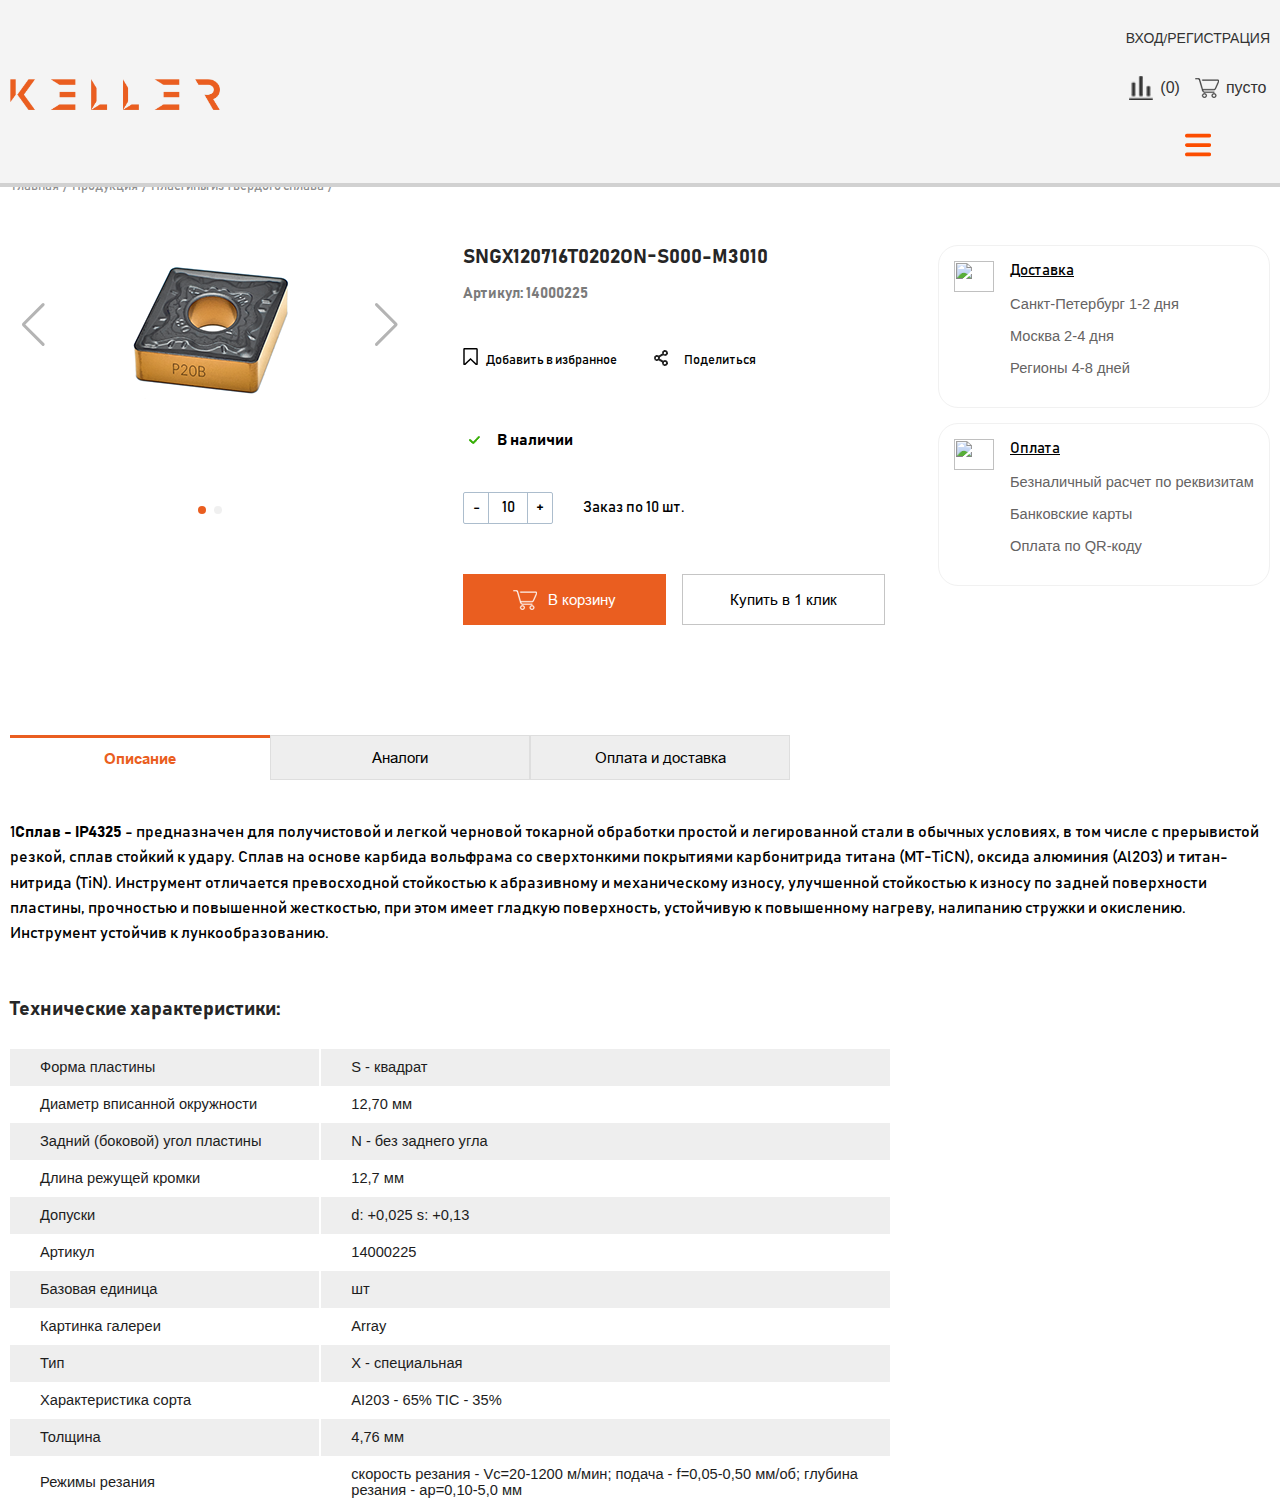
==== commit 67e550b2: "all bug fixed" ====
--- a/card-product.html
+++ b/card-product.html
@@ -22,11 +22,25 @@
                     <div class="header_menu">
                         <div class="menu_top">
                             <div class="input_block">
-                                <input type="search" id="search" placeholder="Поиск...">
+                                <input type="text" id="search" placeholder="Поиск...">
                                 <label for="search"><img src="./images/search_icon.svg" alt=""></label>
+                                <ul class="search_result">
+                                    <li>
+                                        <a href="#">Item 1</a>
+                                    </li>
+                                    <li>
+                                        <a href="#">Item 2</a>
+                                    </li>
+                                    <li>
+                                        <a href="#">Item 3</a>
+                                    </li>
+                                    <li>
+                                        <a href="#">Item 4</a>
+                                    </li>
+                                </ul>
                             </div>
                             <a href="tel:+78125603443">
-                                <img src="./images/phone_icon.svg" alt=""> 
+                                <img src="./images/phone_icon.svg" alt="">
                                 +7 (812) 560-34-43
                             </a>
                             <a href="mailto:sales@keller.ru">
@@ -71,8 +85,28 @@
             <ul>
                 <li>
                     <div class="input_block">
-                        <input type="search" id="search" placeholder="Поиск...">
-                        <label for="search"><img src="./images/search_icon.svg" alt=""></label>
+                        <input type="text" id="search" placeholder="Поиск...">
+                        <label for="search">
+                            <svg xmlns="http://www.w3.org/2000/svg" height="1em"
+                                viewBox="0 0 512 512"><!--! Font Awesome Free 6.4.2 by @fontawesome - https://fontawesome.com License - https://fontawesome.com/license (Commercial License) Copyright 2023 Fonticons, Inc. -->
+                                <path
+                                    d="M416 208c0 45.9-14.9 88.3-40 122.7L502.6 457.4c12.5 12.5 12.5 32.8 0 45.3s-32.8 12.5-45.3 0L330.7 376c-34.4 25.2-76.8 40-122.7 40C93.1 416 0 322.9 0 208S93.1 0 208 0S416 93.1 416 208zM208 352a144 144 0 1 0 0-288 144 144 0 1 0 0 288z" />
+                            </svg>
+                        </label>
+                        <ul class="search_result">
+                            <li>
+                                <a href="#">Item 1</a>
+                            </li>
+                            <li>
+                                <a href="#">Item 2</a>
+                            </li>
+                            <li>
+                                <a href="#">Item 3</a>
+                            </li>
+                            <li>
+                                <a href="#">Item 4</a>
+                            </li>
+                        </ul>
                     </div>
                 </li>
                 <li>
@@ -116,48 +150,54 @@
                 <div class="list_slider">
                     <div class="swiper mySwiper listSwiper">
                         <div class="swiper-wrapper">
-                          <div class="swiper-slide">
-                            <img src="./images/list_slider.png" alt="">
-                          </div>
-                          <div class="swiper-slide">
-                            <img src="./images/list_slider.png" alt="">
-                          </div>
+                            <div class="swiper-slide">
+                                <img src="./images/list_slider.png" alt="">
+                            </div>
+                            <div class="swiper-slide">
+                                <img src="./images/list_slider.png" alt="">
+                            </div>
                         </div>
                         <div class="swiper-button-next"></div>
                         <div class="swiper-button-prev"></div>
                         <div class="swiper-pagination"></div>
-                      </div>
-                    
+                    </div>
+
                 </div>
                 <div class="list_main">
                     <h3>sngx120716t0202on-s000-m3010</h3>
                     <h4>Артикул: 14000225</h4>
                     <div class="share">
                         <a href="#">
-                            <svg 
-                                xmlns="http://www.w3.org/2000/svg"
-                                xmlns:xlink="http://www.w3.org/1999/xlink"
-                                width="15px" height="20px">
-                                <image  x="0px" y="0px" width="15px" height="20px"  xlink:href="[data-uri]" />
+                            <svg class="svg_1" version="1.1" id="Слой_1" xmlns="http://www.w3.org/2000/svg"
+                                xmlns:xlink="http://www.w3.org/1999/xlink" x="0px" y="0px" viewBox="0 0 754.84 868.61"
+                                style="enable-background:new 0 0 754.84 868.61;" xml:space="preserve">
+                                <g>
+                                    <path d="M378.75,605.53c-31.9,30.67-63.38,60.91-94.85,91.17c-50.94,48.97-101.91,97.91-152.76,146.96
+                                        c-11.03,10.63-23.28,18.66-38.56,21.72c-36.45,7.31-79.61-18.8-79.6-64.25c0.08-244.49,0.08-488.98,0-733.47
+                                        C12.95,28.27,44.57,3.56,77.36,1.93c1.5-0.07,3-0.05,4.5-0.05c197.99,0,395.99-0.09,593.98,0.1c28.94,0.03,50.89,12.77,63.65,39.45
+                                        c4.25,8.88,5.2,18.5,5.2,28.26c-0.02,158.99-0.02,317.99-0.02,476.98c0,84.5,0.03,168.99-0.02,253.49
+                                        c-0.02,31.89-20.2,57.79-50.91,64.18c-24.81,5.17-46.76-1.06-65.27-18.89c-69.38-66.82-138.84-133.55-208.28-200.31
+                                        c-12.85-12.36-25.71-24.71-38.57-37.07C380.8,607.3,379.92,606.57,378.75,605.53z M378.86,504.11
+                                        c97.49,93.53,194.54,186.64,292.13,280.27c0-237.09,0-473.11,0-709.03c-195.1,0-389.69,0-584.47,0c0,236.28,0,472.19,0,709.23
+                                        C184.25,690.82,281.24,597.77,378.86,504.11z" />
+                                </g>
                             </svg>
-                            Добавить в избранное
+                            <span>Добавить в избранное</span>
                         </a>
                         <a href="#">
-                            <svg 
-                                xmlns="http://www.w3.org/2000/svg"
-                                xmlns:xlink="http://www.w3.org/1999/xlink"
+                            <svg xmlns="http://www.w3.org/2000/svg" xmlns:xlink="http://www.w3.org/1999/xlink"
                                 width="31px" height="31px">
-                                <image  x="0px" y="0px" width="31px" height="31px"  xlink:href="[data-uri]" />
+                                <image x="0px" y="0px" width="31px" height="31px"
+                                    xlink:href="[data-uri]" />
                             </svg>
                             Поделиться
                         </a>
                     </div>
                     <h6>
-                        <svg 
-                            xmlns="http://www.w3.org/2000/svg"
-                            xmlns:xlink="http://www.w3.org/1999/xlink"
-                            width="22px" height="24px">
-                            <image  x="0px" y="0px" width="22px" height="24px"  xlink:href="[data-uri]" />
+                        <svg xmlns="http://www.w3.org/2000/svg" xmlns:xlink="http://www.w3.org/1999/xlink" width="22px"
+                            height="24px">
+                            <image x="0px" y="0px" width="22px" height="24px"
+                                xlink:href="[data-uri]" />
                         </svg>
                         <span>В наличии</span>
                     </h6>
@@ -170,12 +210,11 @@
                         <span>Заказ по 10 шт.</span>
                     </div>
                     <div class="list_btns">
-                        <button class="btn_shop" type="button" >
-                            <svg 
-                                xmlns="http://www.w3.org/2000/svg"
-                                xmlns:xlink="http://www.w3.org/1999/xlink"
+                        <button class="btn_shop" type="button">
+                            <svg xmlns="http://www.w3.org/2000/svg" xmlns:xlink="http://www.w3.org/1999/xlink"
                                 width="24px" height="20px">
-                                <image  x="0px" y="0px" width="24px" height="20px"  xlink:href="[data-uri]" />
+                                <image x="0px" y="0px" width="24px" height="20px"
+                                    xlink:href="[data-uri]" />
                             </svg>
                             В корзину
                         </button>
@@ -209,136 +248,393 @@
                     </div>
                 </div>
             </div>
-            <div class="list_tabs"  id="tabs">
+            <div class="list_tabs" id="tabs">
                 <div class="tabs_btns">
-                    <button class="tab whiteborder tab_btn">Описание</button>
-                    <button class="tab tab_btn">Аналоги</button>
-                    <button class="tab tab_btn">Оплата и доставка</button>
+                    <button class="tab_btn whiteborder" data-index="1">Описание</button>
+                    <button class="tab_btn " data-index="2">Аналоги</button>
+                    <button class="tab_btn" data-index="3">Оплата и доставка</button>
                 </div>
-                <p class="tabContent">1<b>Сплав - IP4325</b> - предназначен для получистовой и легкой черновой токарной обработки простой и легированной стали в обычных условиях, в том числе с прерывистой резкой, сплав стойкий к удару.
-                    Сплав на основе карбида вольфрама со сверхтонкими покрытиями карбонитрида титана (MT-TiCN), оксида алюминия (Al2O3) и титан-нитрида (TiN).
-                    Инструмент отличается превосходной стойкостью к абразивному и механическому износу, улучшенной стойкостью к износу по задней поверхности пластины, прочностью и повышенной жесткостью, при этом имеет гладкую поверхность, устойчивую к повышенному нагреву, налипанию стружки и окислению. Инструмент устойчив к лункообразованию.
-                </p>
-                <p class="tabContent">2<b>Сплав - IP4325</b> - предназначен для получистовой и легкой черновой токарной обработки простой и легированной стали в обычных условиях, в том числе с прерывистой резкой, сплав стойкий к удару.
-                    Сплав на основе карбида вольфрама со сверхтонкими покрытиями карбонитрида титана (MT-TiCN), оксида алюминия (Al2O3) и титан-нитрида (TiN).
-                    Инструмент отличается превосходной стойкостью к абразивному и механическому износу, улучшенной стойкостью к износу по задней поверхности пластины, прочностью и повышенной жесткостью, при этом имеет гладкую поверхность, устойчивую к повышенному нагреву, налипанию стружки и окислению. Инструмент устойчив к лункообразованию.
-                </p>
-                <p class="tabContent">3<b>Сплав - IP4325</b> - предназначен для получистовой и легкой черновой токарной обработки простой и легированной стали в обычных условиях, в том числе с прерывистой резкой, сплав стойкий к удару.
-                    Сплав на основе карбида вольфрама со сверхтонкими покрытиями карбонитрида титана (MT-TiCN), оксида алюминия (Al2O3) и титан-нитрида (TiN).
-                    Инструмент отличается превосходной стойкостью к абразивному и механическому износу, улучшенной стойкостью к износу по задней поверхности пластины, прочностью и повышенной жесткостью, при этом имеет гладкую поверхность, устойчивую к повышенному нагреву, налипанию стружки и окислению. Инструмент устойчив к лункообразованию.
-                </p>
-            </div>
-            <div class="info">
-                <h3>Технические характеристики:</h3>
-                <div class="info_wrapper">
-                    <div class="info_block">
-                        <div class="info_left">
-                            <p>Форма пластины</p>
-                        </div>
-                        <div class="line"></div>
-                        <div class="info_right">
-                            <p>S - квадрат</p>
-                        </div>
-                    </div>
-                    <div class="info_block">
-                        <div class="info_left">
-                            <p>Диаметр вписанной окружности</p>
-                        </div>
-                        <div class="line"></div>
-                        <div class="info_right">
-                            <p>12,70 мм</p>
-                        </div>
-                    </div>
-                    <div class="info_block">
-                        <div class="info_left">
-                            <p>Задний (боковой) угол пластины</p>
-                        </div>
-                        <div class="line"></div>
-                        <div class="info_right">
-                            <p>N - без заднего угла</p>
-                        </div>
-                    </div>
-                    <div class="info_block">
-                        <div class="info_left">
-                            <p>Длина режущей кромки</p>
-                        </div>
-                        <div class="line"></div>
-                        <div class="info_right">
-                            <p>12,7 мм</p>
-                        </div>
-                    </div>
-                    <div class="info_block">
-                        <div class="info_left">
-                            <p>Допуски</p>
-                        </div>
-                        <div class="line"></div>
-                        <div class="info_right">
-                            <p>d: +0,025 s: +0,13</p>
-                        </div>
-                    </div>
-                    <div class="info_block">
-                        <div class="info_left">
-                            <p>Артикул</p>
-                        </div>
-                        <div class="line"></div>
-                        <div class="info_right">
-                            <p>14000225</p>
-                        </div>
-                    </div>
-                    <div class="info_block">
-                        <div class="info_left">
-                            <p>Базовая единица</p>
-                        </div>
-                        <div class="line"></div>
-                        <div class="info_right">
-                            <p>шт</p>
-                        </div>
-                    </div>
-                    <div class="info_block">
-                        <div class="info_left">
-                            <p>Картинка галереи</p>
-                        </div>
-                        <div class="line"></div>
-                        <div class="info_right">
-                            <p>Array</p>
-                        </div>
-                    </div>
-                    <div class="info_block">
-                        <div class="info_left">
-                            <p>Тип</p>
-                        </div>
-                        <div class="line"></div>
-                        <div class="info_right">
-                            <p>X - специальная</p>
-                        </div>
-                    </div>
-                    <div class="info_block">
-                        <div class="info_left">
-                            <p>Характеристика сорта</p>
-                        </div>
-                        <div class="line"></div>
-                        <div class="info_right">
-                            <p>AI203 - 65% TIC - 35%</p>
-                        </div>
-                    </div>
-                    <div class="info_block">
-                        <div class="info_left">
-                            <p>Толщина</p>
-                        </div>
-                        <div class="line"></div>
-                        <div class="info_right">
-                            <p>4,76 мм</p>
-                        </div>
-                    </div>
-                    <div class="info_block">
-                        <div class="info_left">
-                            <p>Режимы резания</p>
-                        </div>
-                        <div class="line"></div>
-                        <div class="info_right">
-                            <p>
-                                скорость резания - Vc=20-1200 м/мин; подача - f=0,05-0,50 мм/об; глубина резания - ap=0,10-5,0 мм
-                            </p>
+                <div class="tab_content tab_content_1">
+                    <p class="tabContent">1<b>Сплав - IP4325</b> - предназначен для получистовой и легкой черновой
+                        токарной обработки простой и легированной стали в обычных условиях, в том числе с прерывистой
+                        резкой, сплав стойкий к удару.
+                        Сплав на основе карбида вольфрама со сверхтонкими покрытиями карбонитрида титана (MT-TiCN),
+                        оксида алюминия (Al2O3) и титан-нитрида (TiN).
+                        Инструмент отличается превосходной стойкостью к абразивному и механическому износу, улучшенной
+                        стойкостью к износу по задней поверхности пластины, прочностью и повышенной жесткостью, при этом
+                        имеет гладкую поверхность, устойчивую к повышенному нагреву, налипанию стружки и окислению.
+                        Инструмент устойчив к лункообразованию.
+                    </p>
+                    <div class="info">
+                        <h3>Технические характеристики:</h3>
+                        <div class="info_wrapper">
+                            <div class="info_block">
+                                <div class="info_left">
+                                    <p>Форма пластины</p>
+                                </div>
+                                <div class="line"></div>
+                                <div class="info_right">
+                                    <p>S - квадрат</p>
+                                </div>
+                            </div>
+                            <div class="info_block">
+                                <div class="info_left">
+                                    <p>Диаметр вписанной окружности</p>
+                                </div>
+                                <div class="line"></div>
+                                <div class="info_right">
+                                    <p>12,70 мм</p>
+                                </div>
+                            </div>
+                            <div class="info_block">
+                                <div class="info_left">
+                                    <p>Задний (боковой) угол пластины</p>
+                                </div>
+                                <div class="line"></div>
+                                <div class="info_right">
+                                    <p>N - без заднего угла</p>
+                                </div>
+                            </div>
+                            <div class="info_block">
+                                <div class="info_left">
+                                    <p>Длина режущей кромки</p>
+                                </div>
+                                <div class="line"></div>
+                                <div class="info_right">
+                                    <p>12,7 мм</p>
+                                </div>
+                            </div>
+                            <div class="info_block">
+                                <div class="info_left">
+                                    <p>Допуски</p>
+                                </div>
+                                <div class="line"></div>
+                                <div class="info_right">
+                                    <p>d: +0,025 s: +0,13</p>
+                                </div>
+                            </div>
+                            <div class="info_block">
+                                <div class="info_left">
+                                    <p>Артикул</p>
+                                </div>
+                                <div class="line"></div>
+                                <div class="info_right">
+                                    <p>14000225</p>
+                                </div>
+                            </div>
+                            <div class="info_block">
+                                <div class="info_left">
+                                    <p>Базовая единица</p>
+                                </div>
+                                <div class="line"></div>
+                                <div class="info_right">
+                                    <p>шт</p>
+                                </div>
+                            </div>
+                            <div class="info_block">
+                                <div class="info_left">
+                                    <p>Картинка галереи</p>
+                                </div>
+                                <div class="line"></div>
+                                <div class="info_right">
+                                    <p>Array</p>
+                                </div>
+                            </div>
+                            <div class="info_block">
+                                <div class="info_left">
+                                    <p>Тип</p>
+                                </div>
+                                <div class="line"></div>
+                                <div class="info_right">
+                                    <p>X - специальная</p>
+                                </div>
+                            </div>
+                            <div class="info_block">
+                                <div class="info_left">
+                                    <p>Характеристика сорта</p>
+                                </div>
+                                <div class="line"></div>
+                                <div class="info_right">
+                                    <p>AI203 - 65% TIC - 35%</p>
+                                </div>
+                            </div>
+                            <div class="info_block">
+                                <div class="info_left">
+                                    <p>Толщина</p>
+                                </div>
+                                <div class="line"></div>
+                                <div class="info_right">
+                                    <p>4,76 мм</p>
+                                </div>
+                            </div>
+                            <div class="info_block">
+                                <div class="info_left">
+                                    <p>Режимы резания</p>
+                                </div>
+                                <div class="line"></div>
+                                <div class="info_right">
+                                    <p>
+                                        скорость резания - Vc=20-1200 м/мин; подача - f=0,05-0,50 мм/об; глубина резания
+                                        - ap=0,10-5,0 мм
+                                    </p>
+                                </div>
+                            </div>
+                        </div>
+                    </div>
+                </div>
+                <div class="tab_content tab_content_2">
+                    <p class="tabContent">1<b>Сплав - IP4325</b> - предназначен для получистовой и легкой черновой
+                        токарной обработки простой и легированной стали в обычных условиях, в том числе с прерывистой
+                        резкой, сплав стойкий к удару.
+                        Сплав на основе карбида вольфрама со сверхтонкими покрытиями карбонитрида титана (MT-TiCN),
+                        оксида алюминия (Al2O3) и титан-нитрида (TiN).
+                        Инструмент отличается превосходной стойкостью к абразивному и механическому износу, улучшенной
+                        стойкостью к износу по задней поверхности пластины, прочностью и повышенной жесткостью, при этом
+                        имеет гладкую поверхность, устойчивую к повышенному нагреву, налипанию стружки и окислению.
+                        Инструмент устойчив к лункообразованию.
+                    </p>
+                    <div class="info">
+                        <h3>Технические характеристики:</h3>
+                        <div class="info_wrapper">
+                            <div class="info_block">
+                                <div class="info_left">
+                                    <p>Форма пластины</p>
+                                </div>
+                                <div class="line"></div>
+                                <div class="info_right">
+                                    <p>S - квадрат</p>
+                                </div>
+                            </div>
+                            <div class="info_block">
+                                <div class="info_left">
+                                    <p>Диаметр вписанной окружности</p>
+                                </div>
+                                <div class="line"></div>
+                                <div class="info_right">
+                                    <p>12,70 мм</p>
+                                </div>
+                            </div>
+                            <div class="info_block">
+                                <div class="info_left">
+                                    <p>Задний (боковой) угол пластины</p>
+                                </div>
+                                <div class="line"></div>
+                                <div class="info_right">
+                                    <p>N - без заднего угла</p>
+                                </div>
+                            </div>
+                            <div class="info_block">
+                                <div class="info_left">
+                                    <p>Длина режущей кромки</p>
+                                </div>
+                                <div class="line"></div>
+                                <div class="info_right">
+                                    <p>12,7 мм</p>
+                                </div>
+                            </div>
+                            <div class="info_block">
+                                <div class="info_left">
+                                    <p>Допуски</p>
+                                </div>
+                                <div class="line"></div>
+                                <div class="info_right">
+                                    <p>d: +0,025 s: +0,13</p>
+                                </div>
+                            </div>
+                            <div class="info_block">
+                                <div class="info_left">
+                                    <p>Артикул</p>
+                                </div>
+                                <div class="line"></div>
+                                <div class="info_right">
+                                    <p>14000225</p>
+                                </div>
+                            </div>
+                            <div class="info_block">
+                                <div class="info_left">
+                                    <p>Базовая единица</p>
+                                </div>
+                                <div class="line"></div>
+                                <div class="info_right">
+                                    <p>шт</p>
+                                </div>
+                            </div>
+                            <div class="info_block">
+                                <div class="info_left">
+                                    <p>Картинка галереи</p>
+                                </div>
+                                <div class="line"></div>
+                                <div class="info_right">
+                                    <p>Array</p>
+                                </div>
+                            </div>
+                            <div class="info_block">
+                                <div class="info_left">
+                                    <p>Тип</p>
+                                </div>
+                                <div class="line"></div>
+                                <div class="info_right">
+                                    <p>X - специальная</p>
+                                </div>
+                            </div>
+                            <div class="info_block">
+                                <div class="info_left">
+                                    <p>Характеристика сорта</p>
+                                </div>
+                                <div class="line"></div>
+                                <div class="info_right">
+                                    <p>AI203 - 65% TIC - 35%</p>
+                                </div>
+                            </div>
+                            <div class="info_block">
+                                <div class="info_left">
+                                    <p>Толщина</p>
+                                </div>
+                                <div class="line"></div>
+                                <div class="info_right">
+                                    <p>4,76 мм</p>
+                                </div>
+                            </div>
+                            <div class="info_block">
+                                <div class="info_left">
+                                    <p>Режимы резания</p>
+                                </div>
+                                <div class="line"></div>
+                                <div class="info_right">
+                                    <p>
+                                        скорость резания - Vc=20-1200 м/мин; подача - f=0,05-0,50 мм/об; глубина резания
+                                        - ap=0,10-5,0 мм
+                                    </p>
+                                </div>
+                            </div>
+                        </div>
+                    </div>
+                </div>
+                <div class="tab_content tab_content_3">
+                    <p class="tabContent">1<b>Сплав - IP4325</b> - предназначен для получистовой и легкой черновой
+                        токарной обработки простой и легированной стали в обычных условиях, в том числе с прерывистой
+                        резкой, сплав стойкий к удару.
+                        Сплав на основе карбида вольфрама со сверхтонкими покрытиями карбонитрида титана (MT-TiCN),
+                        оксида алюминия (Al2O3) и титан-нитрида (TiN).
+                        Инструмент отличается превосходной стойкостью к абразивному и механическому износу, улучшенной
+                        стойкостью к износу по задней поверхности пластины, прочностью и повышенной жесткостью, при этом
+                        имеет гладкую поверхность, устойчивую к повышенному нагреву, налипанию стружки и окислению.
+                        Инструмент устойчив к лункообразованию.
+                    </p>
+                    <div class="info">
+                        <h3>Технические характеристики:</h3>
+                        <div class="info_wrapper">
+                            <div class="info_block">
+                                <div class="info_left">
+                                    <p>Форма пластины</p>
+                                </div>
+                                <div class="line"></div>
+                                <div class="info_right">
+                                    <p>S - квадрат</p>
+                                </div>
+                            </div>
+                            <div class="info_block">
+                                <div class="info_left">
+                                    <p>Диаметр вписанной окружности</p>
+                                </div>
+                                <div class="line"></div>
+                                <div class="info_right">
+                                    <p>12,70 мм</p>
+                                </div>
+                            </div>
+                            <div class="info_block">
+                                <div class="info_left">
+                                    <p>Задний (боковой) угол пластины</p>
+                                </div>
+                                <div class="line"></div>
+                                <div class="info_right">
+                                    <p>N - без заднего угла</p>
+                                </div>
+                            </div>
+                            <div class="info_block">
+                                <div class="info_left">
+                                    <p>Длина режущей кромки</p>
+                                </div>
+                                <div class="line"></div>
+                                <div class="info_right">
+                                    <p>12,7 мм</p>
+                                </div>
+                            </div>
+                            <div class="info_block">
+                                <div class="info_left">
+                                    <p>Допуски</p>
+                                </div>
+                                <div class="line"></div>
+                                <div class="info_right">
+                                    <p>d: +0,025 s: +0,13</p>
+                                </div>
+                            </div>
+                            <div class="info_block">
+                                <div class="info_left">
+                                    <p>Артикул</p>
+                                </div>
+                                <div class="line"></div>
+                                <div class="info_right">
+                                    <p>14000225</p>
+                                </div>
+                            </div>
+                            <div class="info_block">
+                                <div class="info_left">
+                                    <p>Базовая единица</p>
+                                </div>
+                                <div class="line"></div>
+                                <div class="info_right">
+                                    <p>шт</p>
+                                </div>
+                            </div>
+                            <div class="info_block">
+                                <div class="info_left">
+                                    <p>Картинка галереи</p>
+                                </div>
+                                <div class="line"></div>
+                                <div class="info_right">
+                                    <p>Array</p>
+                                </div>
+                            </div>
+                            <div class="info_block">
+                                <div class="info_left">
+                                    <p>Тип</p>
+                                </div>
+                                <div class="line"></div>
+                                <div class="info_right">
+                                    <p>X - специальная</p>
+                                </div>
+                            </div>
+                            <div class="info_block">
+                                <div class="info_left">
+                                    <p>Характеристика сорта</p>
+                                </div>
+                                <div class="line"></div>
+                                <div class="info_right">
+                                    <p>AI203 - 65% TIC - 35%</p>
+                                </div>
+                            </div>
+                            <div class="info_block">
+                                <div class="info_left">
+                                    <p>Толщина</p>
+                                </div>
+                                <div class="line"></div>
+                                <div class="info_right">
+                                    <p>4,76 мм</p>
+                                </div>
+                            </div>
+                            <div class="info_block">
+                                <div class="info_left">
+                                    <p>Режимы резания</p>
+                                </div>
+                                <div class="line"></div>
+                                <div class="info_right">
+                                    <p>
+                                        скорость резания - Vc=20-1200 м/мин; подача - f=0,05-0,50 мм/об; глубина резания
+                                        - ap=0,10-5,0 мм
+                                    </p>
+                                </div>
+                            </div>
                         </div>
                     </div>
                 </div>
@@ -352,58 +648,58 @@
     <script src="./js/app.js"></script>
     <script>
         var swiper = new Swiper(".mySwiper", {
-          cssMode: true,
-          loop: true,
-          navigation: {
-            nextEl: ".swiper-button-next",
-            prevEl: ".swiper-button-prev",
-          },
-          pagination: {
-            el: ".swiper-pagination",
-          },
-          mousewheel: true,
-          keyboard: true,
+            cssMode: true,
+            loop: true,
+            navigation: {
+                nextEl: ".swiper-button-next",
+                prevEl: ".swiper-button-prev",
+            },
+            pagination: {
+                el: ".swiper-pagination",
+            },
+            mousewheel: true,
+            keyboard: true,
         });
 
-        var tab; // заголовок вкладки
-        var tabContent; // блок содержащий контент вкладки
-
-
-        window.onload=function() {
-            tabContent=document.getElementsByClassName('tabContent');
-            tab=document.getElementsByClassName('tab');
-            hideTabsContent(1);
-        }
-
-        document.getElementById('tabs').onclick= function (event) {
-            var target=event.target;
-            if (target.className=='tab') {
-            for (var i=0; i<tab.length; i++) {
-                if (target == tab[i]) {
-                    showTabsContent(i);
-                    break;
-                }
-            }
-            }
-        }
-
-        function hideTabsContent(a) {
-            for (var i=a; i<tabContent.length; i++) {
-                tabContent[i].classList.remove('show');
-                tabContent[i].classList.add("hide");
-                tab[i].classList.remove('whiteborder');
-            }
-        }
-
-        function showTabsContent(b){
-            if (tabContent[b].classList.contains('hide')) {
-                hideTabsContent(0);
-                tab[b].classList.add('whiteborder');
-                tabContent[b].classList.remove('hide');
-                tabContent[b].classList.add('show');
-            }
-        }
-      </script>
+        // var tab; // заголовок вкладки
+        // var tabContent; // блок содержащий контент вкладки
+
+
+        // window.onload=function() {
+        //     tabContent=document.getElementsByClassName('tabContent');
+        //     tab=document.getElementsByClassName('tab');
+        //     hideTabsContent(1);
+        // }
+
+        // document.getElementById('tabs').onclick= function (event) {
+        //     var target=event.target;
+        //     if (target.className=='tab') {
+        //     for (var i=0; i<tab.length; i++) {
+        //         if (target == tab[i]) {
+        //             showTabsContent(i);
+        //             break;
+        //         }
+        //     }
+        //     }
+        // }
+
+        // function hideTabsContent(a) {
+        //     for (var i=a; i<tabContent.length; i++) {
+        //         tabContent[i].classList.remove('show');
+        //         tabContent[i].classList.add("hide");
+        //         tab[i].classList.remove('whiteborder');
+        //     }
+        // }
+
+        // function showTabsContent(b){
+        //     if (tabContent[b].classList.contains('hide')) {
+        //         hideTabsContent(0);
+        //         tab[b].classList.add('whiteborder');
+        //         tabContent[b].classList.remove('hide');
+        //         tabContent[b].classList.add('show');
+        //     }
+        // }
+    </script>
 </body>
 
 </html>--- a/css/style.css
+++ b/css/style.css
@@ -34,10 +34,11 @@
   height: 100%;
   background: transparent;
   transition: 0.4s ease all;
+  background: rgba(0, 0, 0, 0.4);
 }
 
 .full_page_bg.active .full_page_bg_after {
-  background: rgba(0, 0, 0, 0.7);
+  background: rgba(0, 0, 0, 0.85);
 }
 
 #fullpage .section .item {
@@ -93,16 +94,16 @@
     transform: translateY(0);
   }
   100% {
-    transform: translateY(calc(-45vh - 258.5px));
+    transform: translateY(calc(-49vh - 258.5px + 81.5px));
   }
 }
 #fullpage .section_2 .cards .card_slider .swiper-slide .main_card.active {
-  transform: translateY(calc(-45vh - 258.5px));
+  transform: translateY(calc(-49vh - 258.5px + 81.5px));
   animation: mainCardActive 0.4s linear 1;
 }
 @keyframes mainCardNoActive {
   0% {
-    transform: translateY(calc(-45vh - 258.5px));
+    transform: translateY(calc(-49vh - 258.5px + 81.5px));
   }
   100% {
     transform: translateY(0);
@@ -315,6 +316,7 @@
   display: flex;
   align-items: center;
   border-bottom: 1px solid #fff;
+  position: relative;
 }
 #header .header_wrapper .header_menu .menu_top .input_block label {
   cursor: pointer;
@@ -334,6 +336,23 @@
 #header .header_wrapper .header_menu .menu_top .input_block input:focus {
   outline: none;
 }
+#header .header_wrapper .header_menu .menu_top .input_block .search_result {
+  position: absolute;
+  top: 100%;
+  left: 0;
+  background: white;
+  width: 100%;
+  padding: 20px;
+  display: none;
+  flex-direction: column;
+  gap: 10px;
+}
+#header .header_wrapper .header_menu .menu_top .input_block .search_result a {
+  color: black;
+}
+#header .header_wrapper .header_menu .menu_top .input_block input:focus ~ .search_result {
+  display: flex;
+}
 #header .header_wrapper .header_menu .menu_top a {
   margin-right: 15px;
   display: flex;
@@ -357,14 +376,70 @@
   align-items: center;
   gap: 44px;
 }
-#header .header_wrapper .header_menu .menu_bottom ul li a {
+#header .header_wrapper .header_menu .menu_bottom ul li {
+  position: relative;
+}
+#header .header_wrapper .header_menu .menu_bottom ul li a, #header .header_wrapper .header_menu .menu_bottom ul li span {
+  cursor: pointer;
   font-family: "Bahnschrift", sans-serif;
   font-weight: 300;
   font-size: 13.4px;
   color: #fff;
-}
-#header .header_wrapper .header_menu .menu_bottom ul li a img {
+  text-transform: uppercase;
+}
+#header .header_wrapper .header_menu .menu_bottom ul li a img, #header .header_wrapper .header_menu .menu_bottom ul li span img {
   margin-left: 8px;
+}
+#header .header_wrapper .header_menu .menu_bottom ul li .menu_bottom_in_wrapper {
+  position: absolute;
+  left: -20px;
+  padding-top: 0;
+  display: none;
+  padding-top: 20px;
+}
+#header .header_wrapper .header_menu .menu_bottom ul li .menu_bottom_in_wrapper ul {
+  background: black;
+  flex-direction: column;
+  gap: 0;
+}
+#header .header_wrapper .header_menu .menu_bottom ul li .menu_bottom_in_wrapper ul li {
+  position: static;
+  width: 350px;
+  border-bottom: 1px solid rgba(128, 128, 128, 0.568);
+}
+#header .header_wrapper .header_menu .menu_bottom ul li .menu_bottom_in_wrapper ul li a {
+  padding: 10px 20px;
+  display: block;
+}
+#header .header_wrapper .header_menu .menu_bottom ul li .menu_bottom_in_wrapper ul li a:hover {
+  color: #fc4d00;
+}
+#header .header_wrapper .header_menu .menu_bottom ul li .menu_bottom_in_wrapper ul li .menu_child {
+  position: absolute;
+  right: -100%;
+  top: 20px;
+  padding-left: 2px;
+  display: none;
+}
+#header .header_wrapper .header_menu .menu_bottom ul li .menu_bottom_in_wrapper ul li .menu_child li a {
+  color: white;
+}
+#header .header_wrapper .header_menu .menu_bottom ul li .menu_bottom_in_wrapper ul li .menu_child li a:hover {
+  color: #fc4d00;
+}
+#header .header_wrapper .header_menu .menu_bottom ul li .menu_bottom_in_wrapper ul li:hover a {
+  color: #fc4d00;
+}
+#header .header_wrapper .header_menu .menu_bottom ul li .menu_bottom_in_wrapper ul li:hover .menu_child {
+  display: block;
+}
+#header .header_wrapper .header_menu .menu_bottom ul li:hover .menu_bottom_in_wrapper {
+  display: block;
+}
+#header .header_wrapper .header_end {
+  display: flex;
+  flex-direction: column;
+  justify-content: center;
 }
 #header .header_wrapper .header_end .sign {
   display: flex;
@@ -394,12 +469,13 @@
   font-weight: light;
   font-size: 16px;
   color: #fff;
-}
-#header .header_wrapper .header_end .statistic a svg {
+  height: auto;
+}
+#header .header_wrapper .header_end .statistic a svg, #header .header_wrapper .header_end .statistic a img {
   margin-right: 7px;
   width: 24px;
 }
-#header .header_wrapper .header_end .statistic a svg path {
+#header .header_wrapper .header_end .statistic a svg path, #header .header_wrapper .header_end .statistic a img path {
   fill: white;
 }
 #header .header_wrapper .header_end .bars {
@@ -416,18 +492,20 @@
   align-items: center;
 }
 .home h2 {
-  max-width: 784px;
-  font-family: "Calibri", sans-serif;
+  max-width: 1050px;
+  font-family: "Bahnschrift", sans-serif;
   font-weight: bold;
-  font-size: 56px;
+  font-size: 65px;
+  letter-spacing: 7px;
   color: #fff;
-  transform: translateX(-20%);
+  transform: translateX(-10%);
+  line-height: 1.2;
   opacity: 0;
 }
 @keyframes h2Active {
   0% {
     opacity: 0;
-    transform: translateX(-20%);
+    transform: translateX(-10%);
   }
   100% {
     opacity: 1;
@@ -437,7 +515,7 @@
 .home h2.active {
   opacity: 1;
   transform: translateX(0);
-  animation: h2Active 0.8s linear 1;
+  animation: h2Active 0.4s linear 1;
 }
 @keyframes h2NoActive {
   0% {
@@ -446,13 +524,13 @@
   }
   100% {
     opacity: 0;
-    transform: translateX(-20%);
+    transform: translateX(-10%);
   }
 }
 .home h2.noActive {
   opacity: 0;
-  transform: translateX(-20%);
-  animation: h2NoActive 0.8s linear 1;
+  transform: translateX(-10%);
+  animation: h2NoActive 0.4s linear 1;
 }
 
 .cards {
@@ -465,6 +543,17 @@
   left: 0;
   width: 100%;
   height: 45%;
+  display: none !important;
+}
+.cards .main_container {
+  transition: none;
+}
+.cards .card_slider {
+  transition: none !important;
+}
+.cards .card_slider .swiper-wrapper {
+  transition: none !important;
+  transition-property: none !important;
 }
 .cards .card_slider .main_card {
   position: relative;
@@ -529,6 +618,7 @@
   right: 100px;
   top: 50%;
   display: block;
+  display: none !important;
 }
 .cards .left_btn img {
   height: 100px;
@@ -539,11 +629,26 @@
 }
 .about .main_container {
   display: flex;
-  align-items: center;
+  align-items: flex-end;
   height: 100vh;
 }
-.about .main_container {
-  align-items: flex-end;
+.about button {
+  background: transparent;
+  border: none;
+  outline: none;
+  cursor: pointer;
+  position: absolute;
+  left: calc(50% - 17.5px);
+  bottom: 10px;
+  display: flex;
+  flex-direction: column;
+}
+.about button img {
+  transform: rotateZ(-90deg);
+  width: 35px;
+}
+.about button .img_2 {
+  margin-top: -25px;
 }
 .about .about_wrapper {
   position: relative;
@@ -568,10 +673,11 @@
 .about .about_wrapper .about_top .about_top_left p {
   max-width: 790px;
   font-size: 17px;
-  font-weight: light;
+  font-weight: 400;
   font-family: "Bahnschrift", sans-serif;
   color: #fff;
   margin-bottom: 30px;
+  opacity: 0.7;
 }
 .about .about_wrapper .about_top .about_top_right img {
   width: 100%;
@@ -580,7 +686,8 @@
   text-align: center;
 }
 .about .about_wrapper .about_bottom h3 {
-  font-size: 18px;
+  font-size: 49px;
+  text-transform: uppercase;
   font-weight: bold;
   font-family: "Bahnschrift", sans-serif;
   color: #fff;
@@ -610,6 +717,8 @@
   font-weight: bold;
   font-family: "Bahnschrift", sans-serif;
   color: #fff;
+  text-transform: uppercase;
+  opacity: 0.85;
 }
 .about .about_wrapper .about_down {
   display: flex;
@@ -659,6 +768,24 @@
   color: #fff;
   margin-bottom: 78px;
 }
+.partners button {
+  background: transparent;
+  border: none;
+  outline: none;
+  cursor: pointer;
+  position: absolute;
+  left: calc(50% - 17.5px);
+  bottom: 10px;
+  display: flex;
+  flex-direction: column;
+}
+.partners button img {
+  transform: rotateZ(-90deg);
+  width: 35px;
+}
+.partners button .img_2 {
+  margin-top: -25px;
+}
 .partners .partners_wrapper {
   padding-bottom: 220px;
   display: flex;
@@ -688,6 +815,7 @@
   height: 100vh;
   flex-direction: column;
   justify-content: center;
+  padding-top: 128px;
 }
 .features h2 {
   text-align: center;
@@ -719,8 +847,7 @@
 .features .features_block .features_card .card_img {
   margin-right: 10px;
   transform: translateY(-10px);
-  width: 55px;
-  height: 55px;
+  width: 110px;
 }
 .features .features_block .features_card .card_img img {
   width: 100%;
@@ -741,20 +868,18 @@
 }
 
 .products {
-  background-image: url("../images/block_bg.png");
+  background-image: url("../images/products_bg.png");
   background-repeat: no-repeat;
   background-size: cover;
   background-position: right center;
 }
-.products .products_in {
-  background-color: rgba(19, 14, 14, 0.9);
-}
 .products .products_in .main_container {
   height: 100vh;
   display: flex;
   flex-direction: column;
   align-items: center;
   justify-content: center;
+  padding-top: 128px;
 }
 .products .products_in h2 {
   padding-top: 85px;
@@ -787,7 +912,7 @@
   background-color: #F5F5F5;
 }
 .dealers .main_container {
-  padding-top: 50px;
+  padding-top: 128px;
   height: 100vh;
   display: flex;
   flex-direction: column;
@@ -1041,7 +1166,12 @@
 }
 #card-product .list_wrapper .list_main .share a svg {
   margin-right: 8px;
+  width: 31px;
   transform: translateY(-4px);
+}
+#card-product .list_wrapper .list_main .share a .svg_1 {
+  width: 15px;
+  height: auto;
 }
 #card-product .list_wrapper .list_main h6 {
   display: flex;
@@ -1180,25 +1310,19 @@
   color: #000;
 }
 #card-product .list_tabs .tabs_btns .whiteborder {
-  font-size: 14.667px;
+  font-size: 14.667px !important;
   font-family: "Arial", sans-serif;
-  color: rgb(234, 94, 32);
-  font-weight: bold;
-  border: none;
-  background-color: transparent;
-  border-top: 3px solid rgb(234, 94, 32);
+  color: rgb(234, 94, 32) !important;
+  font-weight: bold !important;
+  border: none !important;
+  background-color: transparent !important;
+  border-top: 3px solid rgb(234, 94, 32) !important;
 }
 #card-product .list_tabs .tabContent {
   font-size: 16px;
   font-family: "Bahnschrift", sans-serif;
   color: rgb(0, 0, 0);
   line-height: 1.583;
-}
-#card-product .list_tabs .hide {
-  display: none;
-}
-#card-product .list_tabs .show {
-  display: block;
 }
 #card-product .info {
   margin-top: 50px;
@@ -1403,7 +1527,16 @@
   border-bottom: 5px solid transparent;
 }
 #list .product_wrapper .product_left .accardion .accardion_body {
-  display: none;
+  padding: 10px;
+  display: flex;
+  flex-direction: column;
+  gap: 5px;
+}
+#list .product_wrapper .product_left .accardion .accardion_body li a {
+  font-size: 16px;
+  font-family: "Calibri", sans-serif;
+  color: rgb(55, 58, 59);
+  font-weight: 500;
 }
 #list .product_wrapper .product_left .accardion:nth-child(6) {
   border-bottom: none;
@@ -1748,7 +1881,16 @@
   border-bottom: 5px solid transparent;
 }
 #product .product_wrapper .product_left .accardion .accardion_body {
-  display: none;
+  padding: 10px;
+  display: flex;
+  flex-direction: column;
+  gap: 5px;
+}
+#product .product_wrapper .product_left .accardion .accardion_body li a {
+  font-size: 16px;
+  font-family: "Calibri", sans-serif;
+  color: rgb(55, 58, 59);
+  font-weight: 500;
 }
 #product .product_wrapper .product_left .accardion:nth-child(5) {
   border-bottom: 1px solid transparent;
@@ -1907,9 +2049,13 @@
     display: flex;
     align-items: center;
     border-bottom: 1px solid #fff;
+    position: relative;
   }
   .mobile_menues ul .input_block label {
     cursor: pointer;
+  }
+  .mobile_menues ul .input_block label svg path {
+    fill: white;
   }
   .mobile_menues ul .input_block input {
     width: 100%;
@@ -1922,6 +2068,23 @@
   }
   .mobile_menues ul .input_block input:focus {
     outline: none;
+  }
+  .mobile_menues ul .input_block .search_result {
+    position: absolute;
+    top: 100%;
+    left: 0;
+    background: white;
+    width: 100%;
+    padding: 20px;
+    display: none;
+    flex-direction: column;
+    gap: 10px;
+  }
+  .mobile_menues ul .input_block .search_result a {
+    color: black;
+  }
+  .mobile_menues ul .input_block input:focus ~ .search_result {
+    display: flex;
   }
   .mobile_menues ul a {
     display: flex;
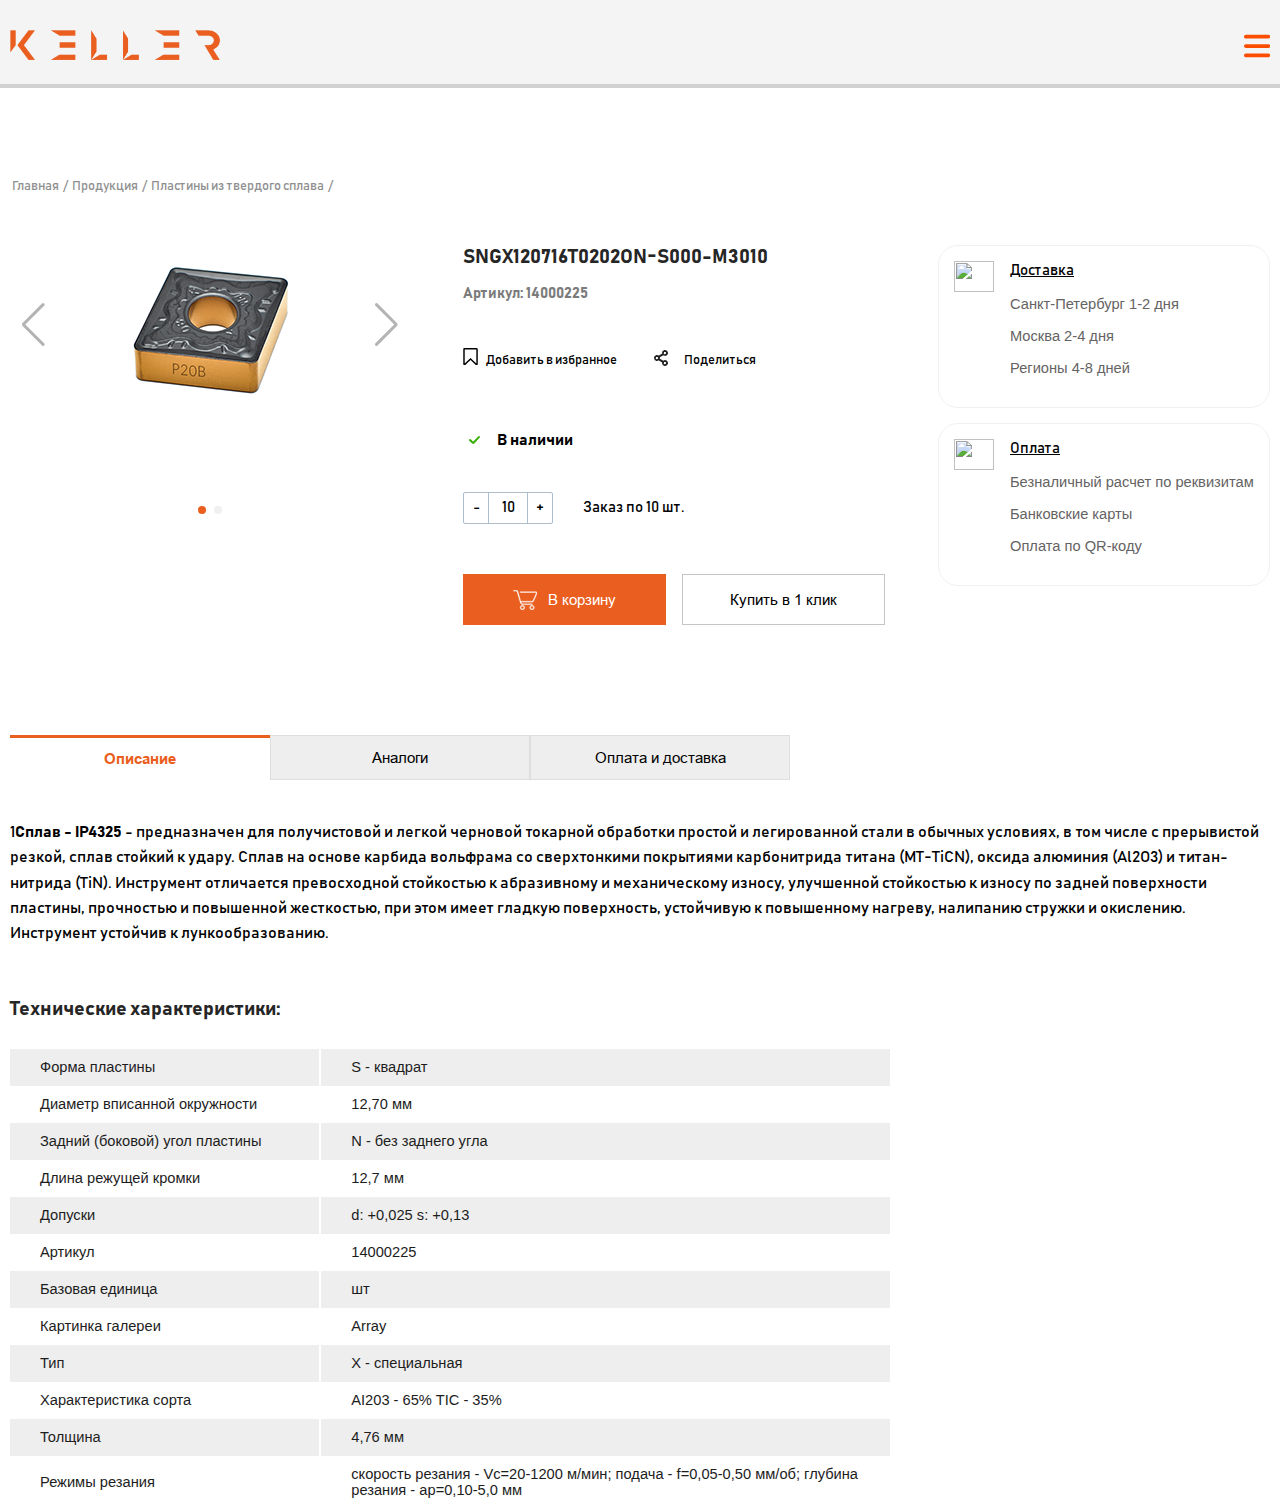
==== commit 07d105d7: "17 bug fix" ====
--- a/card-product.html
+++ b/card-product.html
@@ -22,7 +22,7 @@
                     <div class="header_menu">
                         <div class="menu_top">
                             <div class="input_block">
-                                <input type="text" id="search" placeholder="Поиск...">
+                                <input type="text" id="search" placeholder="Поиск..." autocomplete="off">
                                 <label for="search"><img src="./images/search_icon.svg" alt=""></label>
                                 <ul class="search_result">
                                     <li>
@@ -49,7 +49,68 @@
                         </div>
                         <div class="menu_bottom">
                             <ul>
-                                <li><a href="#">инструменты <img src="./images/down_icon.svg" alt=""></a>
+                                <li class="parent">
+                                    <span>
+                                        инструменты 
+                                        <svg xmlns="http://www.w3.org/2000/svg" width="10.688" height="6.063" viewBox="0 0 10.688 6.063">
+                                            <defs>
+                                              <style>
+                                                .cls-1 {
+                                                  fill: none;
+                                                  stroke: #000;
+                                                  stroke-width: 1px;
+                                                  fill-rule: evenodd;
+                                                }
+                                              </style>
+                                            </defs>
+                                            <path id="Фигура_2" data-name="Фигура 2" class="cls-1" d="M656,99l5,5,5-5" transform="translate(-655.656 -98.656)"/>
+                                          </svg>
+                                    </span>
+                                    <div class="menu_bottom_in_wrapper">
+                                        <ul>
+                                            <li>
+                                                <a href="#">link</a>
+                                            </li>
+                                            <li>
+                                                <a href="#">link</a>
+                                            </li>
+                                            <li>
+                                                <a href="#">link</a>
+                                                <ul class="menu_child">
+                                                    <li>
+                                                        <a href="#">link child</a>
+                                                    </li>
+                                                    <li>
+                                                        <a href="#">link child</a>
+                                                    </li>
+                                                    <li>
+                                                        <a href="#">link child</a>
+                                                    </li>
+                                                    <li>
+                                                        <a href="#">link child</a>
+                                                    </li>
+                                                    <li>
+                                                        <a href="#">link child</a>
+                                                    </li>
+                                                    <li>
+                                                        <a href="#">link child</a>
+                                                    </li>
+                                                    <li>
+                                                        <a href="#">link child</a>
+                                                    </li>
+                                                </ul>
+                                            </li>
+                                            <li>
+                                                <a href="#">link</a>
+                                            </li>
+                                            <li>
+                                                <a href="#">link</a>
+                                            </li>
+                                            <li>
+                                                <a href="#">link</a>
+                                            </li>
+                                        </ul>
+                                    </div>
                                 </li>
                                 <li><a href="#">о бренде</a></li>
                                 <li><a href="#">комплексные решения</a></li>
--- a/css/style.css
+++ b/css/style.css
@@ -340,6 +340,7 @@
   position: absolute;
   top: 100%;
   left: 0;
+  z-index: 5;
   background: white;
   width: 100%;
   padding: 20px;
@@ -354,6 +355,7 @@
   display: flex;
 }
 #header .header_wrapper .header_menu .menu_top a {
+  letter-spacing: 0.8px;
   margin-right: 15px;
   display: flex;
   align-items: center;
@@ -375,6 +377,9 @@
   display: flex;
   align-items: center;
   gap: 44px;
+}
+#header .header_wrapper .header_menu .menu_bottom ul a {
+  letter-spacing: 0.52px;
 }
 #header .header_wrapper .header_menu .menu_bottom ul li {
   position: relative;
@@ -478,6 +483,9 @@
 #header .header_wrapper .header_end .statistic a svg path, #header .header_wrapper .header_end .statistic a img path {
   fill: white;
 }
+#header .header_wrapper .header_end .statistic a .svg_1 {
+  width: 18px;
+}
 #header .header_wrapper .header_end .bars {
   display: none;
 }
@@ -492,10 +500,10 @@
   align-items: center;
 }
 .home h2 {
-  max-width: 1050px;
+  max-width: 980px;
   font-family: "Bahnschrift", sans-serif;
   font-weight: bold;
-  font-size: 65px;
+  font-size: 56px;
   letter-spacing: 7px;
   color: #fff;
   transform: translateX(-10%);
@@ -589,6 +597,7 @@
   height: 100%;
 }
 .cards .card_slider .main_card .card_btn {
+  letter-spacing: 0.7px;
   opacity: 0;
   transition: 0.3s linear;
   position: absolute;
@@ -653,14 +662,18 @@
 .about .about_wrapper {
   position: relative;
   width: 100%;
+  padding-top: 128px;
+  height: 100vh;
+  display: flex;
+  align-items: center;
 }
 .about .about_wrapper .about_top {
-  padding-top: 136px;
-  padding-bottom: 130px;
+  width: 100%;
   display: flex;
   justify-content: space-between;
 }
 .about .about_wrapper .about_top .about_top_left h3 {
+  letter-spacing: 1.92px;
   padding-bottom: 16px;
   max-width: 325px;
   font-size: 48px;
@@ -671,6 +684,7 @@
   border-bottom: 4px solid #fc4d00;
 }
 .about .about_wrapper .about_top .about_top_left p {
+  letter-spacing: 0.68px;
   max-width: 790px;
   font-size: 17px;
   font-weight: 400;
@@ -706,12 +720,14 @@
   align-items: center;
 }
 .about .about_wrapper .about_bottom .about_blocks .about_block span {
+  letter-spacing: 2.44px;
   font-size: 60px;
   font-weight: bold;
   font-family: "Bahnschrift", sans-serif;
   color: #fc4d00;
 }
 .about .about_wrapper .about_bottom .about_blocks .about_block h4 {
+  letter-spacing: 0.64px;
   max-width: 280px;
   font-size: 16px;
   font-weight: bold;
@@ -752,6 +768,7 @@
   background-size: cover;
 }
 .partners h2 {
+  letter-spacing: 1.92px;
   padding-top: 357px;
   text-align: center;
   font-size: 48px;
@@ -860,9 +877,9 @@
   color: #000;
 }
 .features .features_block .features_card p {
-  max-width: 321px;
+  max-width: 342px;
   font-size: 16px;
-  font-weight: light;
+  font-weight: 300;
   font-family: "Bahnschrift", sans-serif;
   color: #6a6a6a;
 }
@@ -919,6 +936,7 @@
   justify-content: center;
 }
 .dealers .dealers_title {
+  letter-spacing: 1.84px;
   text-align: center;
   font-size: 46px;
   font-weight: bold;
@@ -956,6 +974,7 @@
   width: 100%;
 }
 .dealers .dealers_wrapper .dealers_card h4 {
+  letter-spacing: 0.96px;
   margin-top: 23px;
   font-size: 24px;
   font-weight: 500;
@@ -964,6 +983,7 @@
   margin-bottom: 25px;
 }
 .dealers .dealers_wrapper .dealers_card p {
+  letter-spacing: 0.64px;
   font-family: "Bahnschrift", sans-serif;
   font-weight: light;
   max-width: 327px;
@@ -1079,9 +1099,29 @@
 #card-product #header .header_wrapper .header_menu .menu_top a {
   color: #323232;
 }
+#card-product #header .header_wrapper .header_menu .menu_top a img {
+  margin-right: 5px;
+}
 #card-product #header .header_wrapper .header_menu .menu_top a svg {
   color: #fff;
   background-color: #fff;
+}
+#card-product #header .header_wrapper .header_menu .menu_bottom ul .parent span {
+  color: #000;
+}
+#card-product #header .header_wrapper .header_menu .menu_bottom ul .parent span svg {
+  margin-left: 3px;
+  transform: translateY(-1px);
+}
+#card-product #header .header_wrapper .header_menu .menu_bottom ul .parent .menu_bottom_in_wrapper ul {
+  background-color: #fff;
+}
+#card-product #header .header_wrapper .header_menu .menu_bottom ul .parent .menu_bottom_in_wrapper ul li a {
+  color: #323232;
+  transition: 0.3s linear;
+}
+#card-product #header .header_wrapper .header_menu .menu_bottom ul .parent .menu_bottom_in_wrapper ul li a:hover {
+  color: red;
 }
 #card-product #header .header_wrapper .header_menu .menu_bottom ul li a {
   color: #323232;
@@ -1448,6 +1488,26 @@
 }
 #list #header .header_wrapper .header_menu .menu_top a {
   color: #323232;
+}
+#list #header .header_wrapper .header_menu .menu_top a img {
+  margin-right: 5px;
+}
+#list #header .header_wrapper .header_menu .menu_bottom ul .parent span {
+  color: #000;
+}
+#list #header .header_wrapper .header_menu .menu_bottom ul .parent span svg {
+  margin-left: 3px;
+  transform: translateY(-1px);
+}
+#list #header .header_wrapper .header_menu .menu_bottom ul .parent .menu_bottom_in_wrapper ul {
+  background-color: #fff;
+}
+#list #header .header_wrapper .header_menu .menu_bottom ul .parent .menu_bottom_in_wrapper ul li a {
+  color: #323232;
+  transition: 0.3s linear;
+}
+#list #header .header_wrapper .header_menu .menu_bottom ul .parent .menu_bottom_in_wrapper ul li a:hover {
+  color: red;
 }
 #list #header .header_wrapper .header_menu .menu_bottom ul li a {
   color: #323232;
@@ -1815,6 +1875,28 @@
 #product #header .header_wrapper .header_menu .menu_top a {
   color: #323232;
 }
+#product #header .header_wrapper .header_menu .menu_top a img {
+  margin-right: 5px;
+}
+#product #header .header_wrapper .header_menu .menu_bottom ul .parent span {
+  display: flex;
+  align-items: center;
+  color: #000;
+}
+#product #header .header_wrapper .header_menu .menu_bottom ul .parent span svg {
+  margin-left: 3px;
+  transform: translateY(-1px);
+}
+#product #header .header_wrapper .header_menu .menu_bottom ul .parent .menu_bottom_in_wrapper ul {
+  background-color: #fff;
+}
+#product #header .header_wrapper .header_menu .menu_bottom ul .parent .menu_bottom_in_wrapper ul li a {
+  color: #323232;
+  transition: 0.3s linear;
+}
+#product #header .header_wrapper .header_menu .menu_bottom ul .parent .menu_bottom_in_wrapper ul li a:hover {
+  color: red;
+}
 #product #header .header_wrapper .header_menu .menu_bottom ul li a {
   color: #323232;
 }
@@ -1989,6 +2071,10 @@
   }
   #header .header_wrapper .header_end .statistic {
     margin-top: 0;
+    display: none;
+  }
+  #header .header_wrapper .header_end .sign {
+    display: none;
   }
   #header .header_wrapper .header_end .bars {
     background: transparent;
@@ -2230,6 +2316,14 @@
     padding: 10px 0;
   }
 }
+@media (max-height: 850px) {
+  .about .about_wrapper .about_bottom .about_logo img {
+    height: 70px;
+  }
+  .about .about_wrapper .about_bottom h3 {
+    margin: 30px auto 40px;
+  }
+}
 @media (max-width: 768px) {
   .features h2 {
     margin-bottom: 10px;
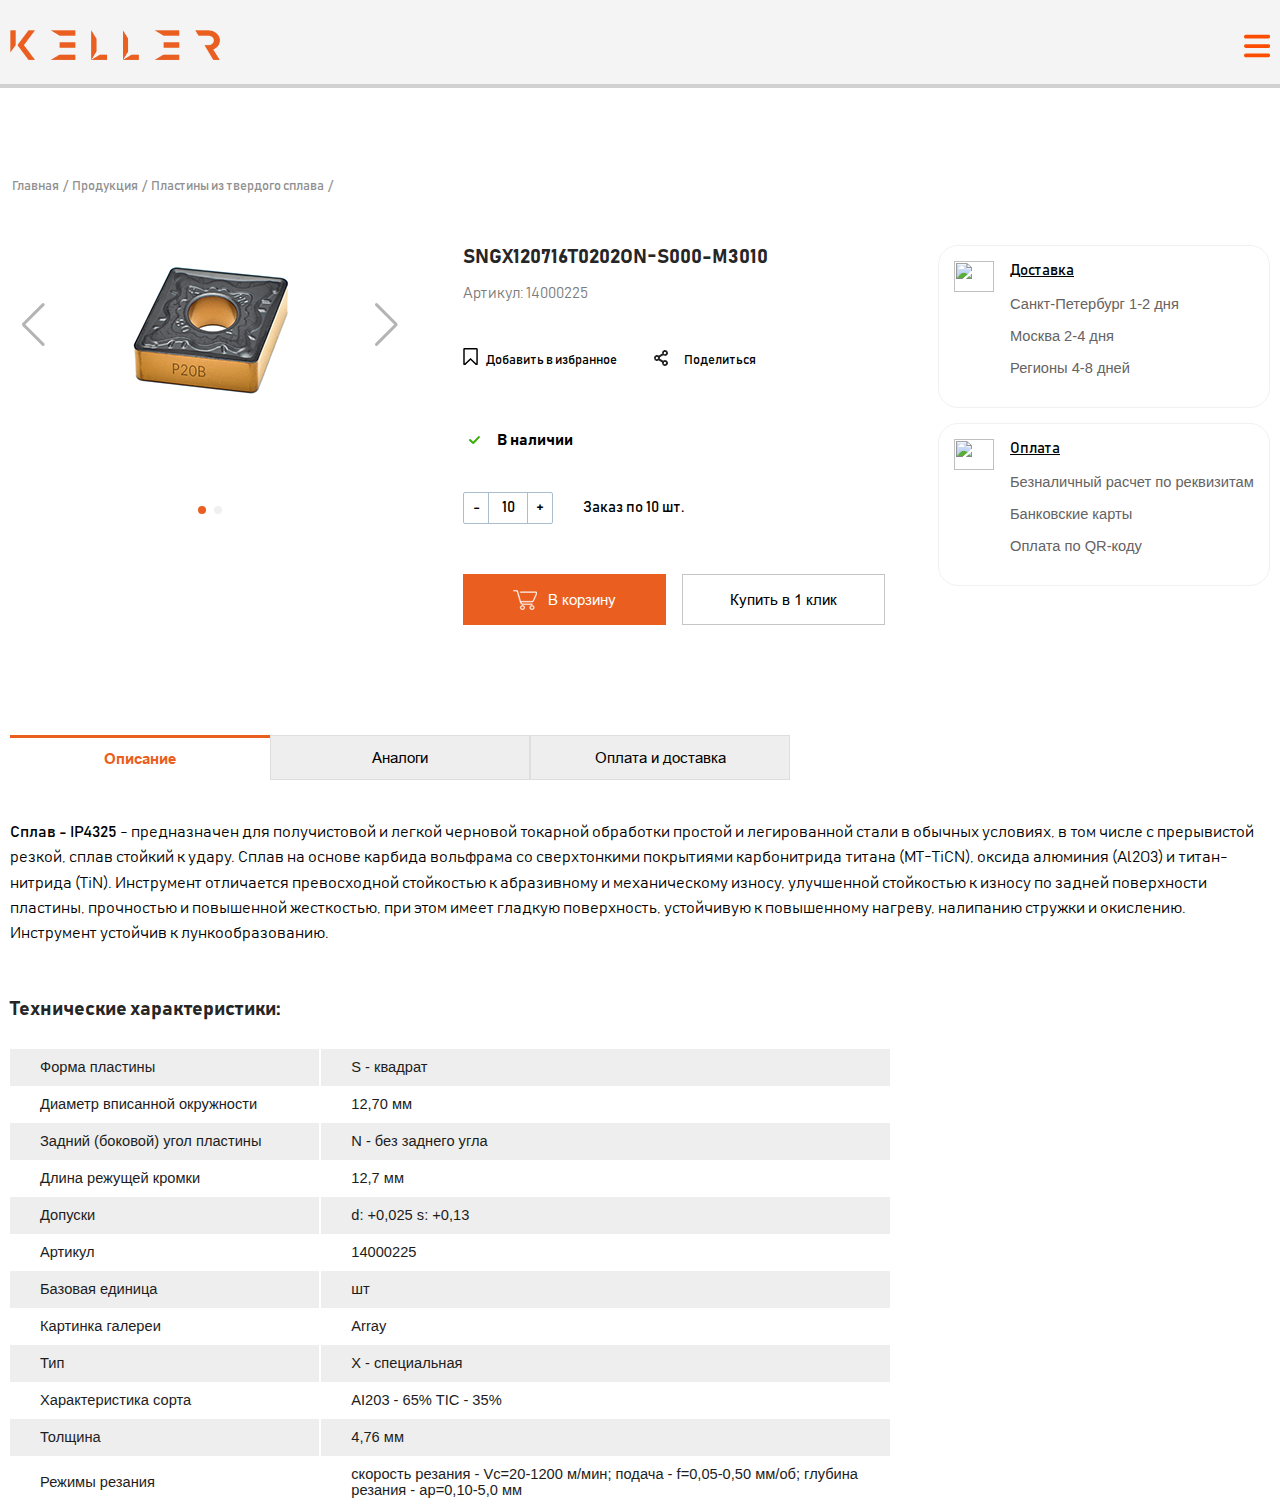
==== commit 39c7c335: "cards fixed" ====
--- a/card-product.html
+++ b/card-product.html
@@ -316,7 +316,7 @@
                     <button class="tab_btn" data-index="3">Оплата и доставка</button>
                 </div>
                 <div class="tab_content tab_content_1">
-                    <p class="tabContent">1<b>Сплав - IP4325</b> - предназначен для получистовой и легкой черновой
+                    <p class="tabContent"><b>Сплав - IP4325</b> - предназначен для получистовой и легкой черновой
                         токарной обработки простой и легированной стали в обычных условиях, в том числе с прерывистой
                         резкой, сплав стойкий к удару.
                         Сплав на основе карбида вольфрама со сверхтонкими покрытиями карбонитрида титана (MT-TiCN),
@@ -444,7 +444,7 @@
                     </div>
                 </div>
                 <div class="tab_content tab_content_2">
-                    <p class="tabContent">1<b>Сплав - IP4325</b> - предназначен для получистовой и легкой черновой
+                    <p class="tabContent"><b>Сплав - IP4325</b> - предназначен для получистовой и легкой черновой
                         токарной обработки простой и легированной стали в обычных условиях, в том числе с прерывистой
                         резкой, сплав стойкий к удару.
                         Сплав на основе карбида вольфрама со сверхтонкими покрытиями карбонитрида титана (MT-TiCN),
@@ -572,7 +572,7 @@
                     </div>
                 </div>
                 <div class="tab_content tab_content_3">
-                    <p class="tabContent">1<b>Сплав - IP4325</b> - предназначен для получистовой и легкой черновой
+                    <p class="tabContent"><b>Сплав - IP4325</b> - предназначен для получистовой и легкой черновой
                         токарной обработки простой и легированной стали в обычных условиях, в том числе с прерывистой
                         резкой, сплав стойкий к удару.
                         Сплав на основе карбида вольфрама со сверхтонкими покрытиями карбонитрида титана (MT-TiCN),
--- a/css/style.css
+++ b/css/style.css
@@ -570,7 +570,6 @@
   height: 517px;
   border-radius: 5px;
   overflow: hidden;
-  width: 100%;
   padding: 0;
   box-shadow: 1px 4px 12px 2px rgba(0, 0, 0, 0.75);
   -webkit-box-shadow: 1px 4px 12px 2px rgba(0, 0, 0, 0.75);
@@ -728,7 +727,6 @@
 }
 .about .about_wrapper .about_bottom .about_blocks .about_block h4 {
   letter-spacing: 0.64px;
-  max-width: 280px;
   font-size: 16px;
   font-weight: bold;
   font-family: "Bahnschrift", sans-serif;
@@ -780,7 +778,7 @@
 .partners p {
   text-align: center;
   font-family: "Bahnschrift", sans-serif;
-  font-weight: light;
+  font-weight: 300;
   font-size: 18px;
   color: #fff;
   margin-bottom: 78px;
@@ -847,7 +845,7 @@
   margin: 0 auto 82px auto;
   text-align: center;
   font-size: 16px;
-  font-weight: light;
+  font-weight: 300;
   font-family: "Bahnschrift", sans-serif;
   color: #6a6a6a;
 }
@@ -889,6 +887,9 @@
   background-repeat: no-repeat;
   background-size: cover;
   background-position: right center;
+}
+.products .products_in {
+  background-color: rgba(0, 0, 0, 0.78);
 }
 .products .products_in .main_container {
   height: 100vh;
@@ -1076,6 +1077,10 @@
   font-size: 16px;
 }
 
+.swiper-slide {
+  transition-property: none !important;
+}
+
 #card-product {
   background-color: #fff;
   height: 100%;
@@ -1189,6 +1194,7 @@
   color: rgb(123, 123, 123);
   text-align: left;
   margin-bottom: 42px;
+  font-weight: 300;
 }
 #card-product .list_wrapper .list_main .share {
   display: flex;
@@ -1363,6 +1369,7 @@
   font-family: "Bahnschrift", sans-serif;
   color: rgb(0, 0, 0);
   line-height: 1.583;
+  font-weight: 300;
 }
 #card-product .info {
   margin-top: 50px;
@@ -1734,7 +1741,8 @@
   margin-bottom: 1px;
 }
 #list .product_wrapper .product_right .product_cards .cards_top h4 {
-  font-size: 20px;
+  font-size: 18px;
+  font-weight: 800;
   font-family: "Calibri", sans-serif;
   color: rgb(55, 58, 59);
 }
@@ -1760,7 +1768,7 @@
 }
 #list .product_wrapper .product_right .product_cards .product_card h3 {
   margin-bottom: 22px;
-  font-size: 25px;
+  font-size: 22px;
   font-family: "Calibri", sans-serif;
   color: rgb(55, 58, 59);
 }
@@ -1771,6 +1779,7 @@
 }
 #list .product_wrapper .product_right .product_cards .product_card p span {
   color: #40b42d;
+  margin-left: 21px;
 }
 #list .product_wrapper .product_right .product_cards .product_card .product_card_btn {
   display: flex;
